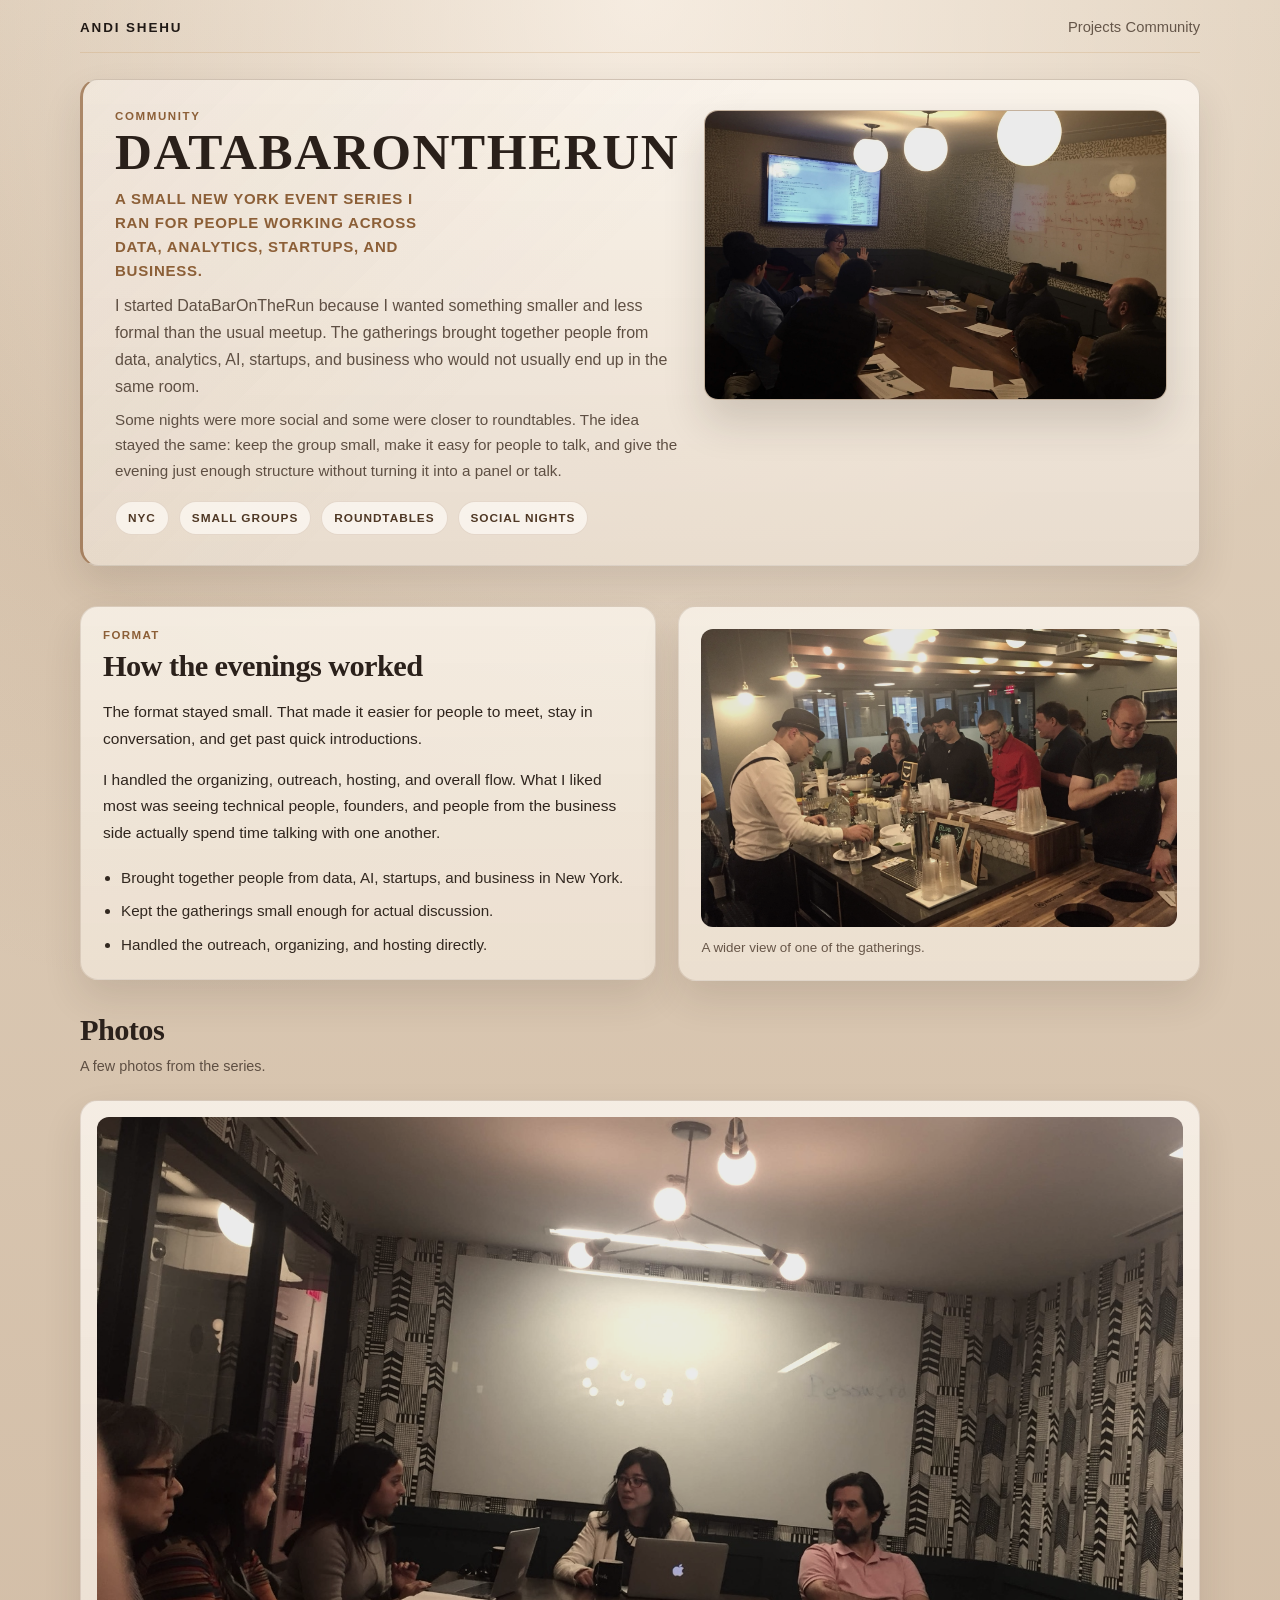
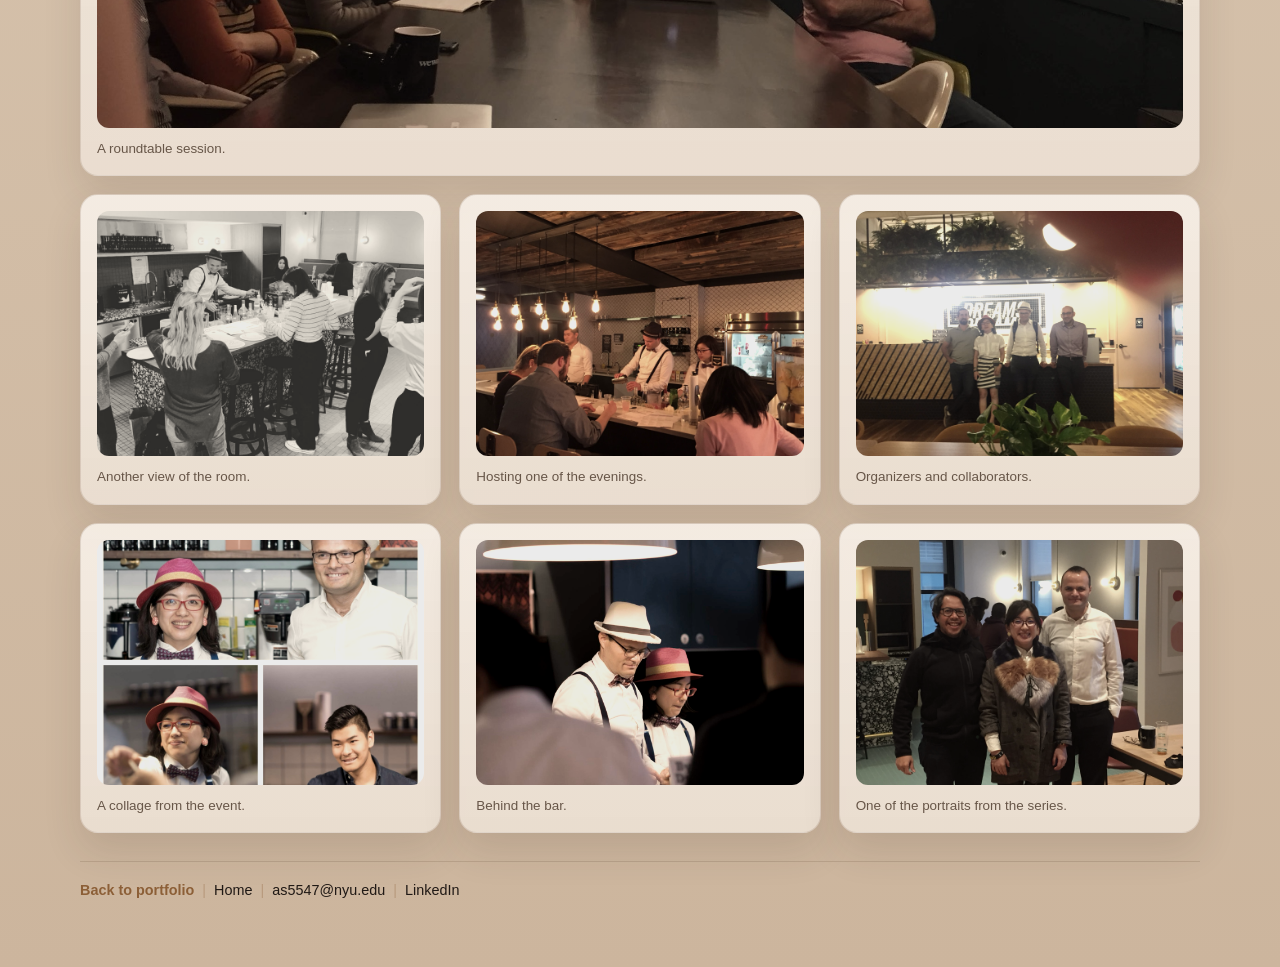
==== databarontherun/index.html @ 50d8e596 "Refine DataBarOnTheRun text" ====
<!DOCTYPE html>
<html lang="en">
  <head>
    <meta charset="UTF-8" />
    <meta name="viewport" content="width=device-width, initial-scale=1.0" />
    <title>DataBarOnTheRun | Andi Shehu</title>
    <meta
      name="description"
      content="Photos and notes from DataBarOnTheRun, a small New York event series organized by Andi Shehu for people working across data, analytics, AI, startups, and business."
    />
    <link
      rel="canonical"
      href="https://nyu-rts.github.io/andi-shehu-portfolio/databarontherun/"
    />
    <meta property="og:type" content="article" />
    <meta property="og:site_name" content="Andi Shehu" />
    <meta property="og:title" content="DataBarOnTheRun | Andi Shehu" />
    <meta
      property="og:description"
      content="A small New York event series organized by Andi Shehu for people working across data, analytics, AI, startups, and business."
    />
    <meta
      property="og:url"
      content="https://nyu-rts.github.io/andi-shehu-portfolio/databarontherun/"
    />
    <meta
      property="og:image"
      content="https://nyu-rts.github.io/andi-shehu-portfolio/databarontherun/images/databarontherun-roundtable-session.jpg"
    />
    <meta
      property="og:image:alt"
      content="Roundtable discussion from a DataBarOnTheRun community session in NYC"
    />
    <meta name="twitter:card" content="summary_large_image" />
    <meta name="twitter:title" content="DataBarOnTheRun | Andi Shehu" />
    <meta
      name="twitter:description"
      content="Photos and notes from a small New York event series for people working across data, analytics, AI, startups, and business."
    />
    <meta
      name="twitter:image"
      content="https://nyu-rts.github.io/andi-shehu-portfolio/databarontherun/images/databarontherun-roundtable-session.jpg"
    />
    <meta name="theme-color" content="#57068c" />
    <link rel="stylesheet" href="../styles.css" />
    <link rel="stylesheet" href="./styles.css" />
  </head>
  <body>
    <div class="page-shell">
      <header class="site-header">
        <a class="brand" href="../index.html">Andi Shehu</a>
        <nav class="site-nav" aria-label="Primary">
          <a href="../index.html#projects">Projects</a>
          <a href="../index.html#community">Community</a>
        </nav>
      </header>

      <main id="top" class="story-page">
        <section class="intro story-intro">
          <div class="story-hero">
            <div class="story-copy">
              <p class="intro-kicker">Community</p>
              <h1 class="story-title">DataBarOnTheRun</h1>
              <p class="story-deck">
                A small New York event series I ran for people working across
                data, analytics, startups, and business.
              </p>
              <p class="hero-text">
                I started DataBarOnTheRun because I wanted something smaller
                and less formal than the usual meetup. The gatherings brought
                together people from data, analytics, AI, startups, and
                business who would not usually end up in the same room.
              </p>
              <p class="hero-note">
                Some nights were more social and some were closer to
                roundtables. The idea stayed the same: keep the group small,
                make it easy for people to talk, and give the evening just
                enough structure without turning it into a panel or talk.
              </p>
              <div class="story-pill-row" aria-label="Highlights">
                <span class="story-pill">NYC</span>
                <span class="story-pill">Small groups</span>
                <span class="story-pill">Roundtables</span>
                <span class="story-pill">Social nights</span>
              </div>
            </div>

            <figure class="story-hero-media">
              <img
                src="./images/databarontherun-roundtable-session.jpg"
                alt="Roundtable session from DataBarOnTheRun in NYC"
              />
            </figure>
          </div>
        </section>

        <section class="section story-section">
          <div class="story-grid">
            <article class="story-panel story-panel-copy">
              <p class="story-panel-label">Format</p>
              <h2 class="section-title">How the evenings worked</h2>
              <p class="story-paragraph">
                The format stayed small. That made it easier for people to meet,
                stay in conversation, and get past quick introductions.
              </p>
              <p class="story-paragraph">
                I handled the organizing, outreach, hosting, and overall flow.
                What I liked most was seeing technical people, founders, and
                people from the business side actually spend time talking with
                one another.
              </p>
              <ul class="story-list">
                <li>Brought together people from data, AI, startups, and business in New York.</li>
                <li>Kept the gatherings small enough for actual discussion.</li>
                <li>Handled the outreach, organizing, and hosting directly.</li>
              </ul>
            </article>

            <figure class="story-panel story-panel-photo">
              <img
                src="./images/databarontherun-community-mixer.jpg"
                alt="DataBarOnTheRun community mixer with attendees gathered around the event space in NYC"
              />
              <figcaption>
                A wider view of one of the gatherings.
              </figcaption>
            </figure>
          </div>
        </section>

        <section class="section story-section">
          <div class="section-heading">
            <h2 class="section-title">Photos</h2>
            <p class="section-note">
              A few photos from the series.
            </p>
          </div>

          <div class="story-gallery">
            <figure class="story-gallery-card story-gallery-card-featured">
              <img
                src="./images/databarontherun-group-discussion.jpg"
                alt="Small group discussion in a meeting room during a DataBarOnTheRun event"
              />
              <figcaption>
                A roundtable session.
              </figcaption>
            </figure>

            <figure class="story-gallery-card">
              <img
                src="./images/databarontherun-monochrome-room.jpg"
                alt="Monochrome scene of attendees gathered around a DataBarOnTheRun room"
              />
              <figcaption>
                Another view of the room.
              </figcaption>
            </figure>

            <figure class="story-gallery-card">
              <img
                src="./images/databarontherun-hosting-event.jpg"
                alt="DataBarOnTheRun host facilitating an event with attendees nearby"
              />
              <figcaption>
                Hosting one of the evenings.
              </figcaption>
            </figure>

            <figure class="story-gallery-card">
              <img
                src="./images/databarontherun-organizer-team.jpg"
                alt="Organizers and collaborators gathered at a DataBarOnTheRun venue"
              />
              <figcaption>
                Organizers and collaborators.
              </figcaption>
            </figure>

            <figure class="story-gallery-card">
              <img
                src="./images/databarontherun-collage.jpg"
                alt="Collage of hosts and attendees from DataBarOnTheRun"
              />
              <figcaption>
                A collage from the event.
              </figcaption>
            </figure>

            <figure class="story-gallery-card">
              <img
                src="./images/databarontherun-host-in-action.jpg"
                alt="Host in action during a DataBarOnTheRun session"
              />
              <figcaption>
                Behind the bar.
              </figcaption>
            </figure>

            <figure class="story-gallery-card">
              <img
                src="./images/databarontherun-community-portrait.jpg"
                alt="Community portrait from a DataBarOnTheRun event"
              />
              <figcaption>
                One of the portraits from the series.
              </figcaption>
            </figure>
          </div>
        </section>

        <footer class="site-footer">
          <p class="footer-line">
            <span class="footer-label">Back to portfolio</span>
            <span class="contact-separator">|</span>
            <a href="../index.html">Home</a>
            <span class="contact-separator">|</span>
            <a href="mailto:as5547@nyu.edu">as5547@nyu.edu</a>
            <span class="contact-separator">|</span>
            <a href="https://www.linkedin.com/in/andi-shehu/" target="_blank" rel="noreferrer"
              >LinkedIn</a
            >
          </p>
        </footer>
      </main>
    </div>
  </body>
</html>
---- styles.css ----
:root {
  --bg: #e8e0d9;
  --surface: #f7f2ec;
  --surface-soft: #ece2da;
  --text: #221d24;
  --muted: #514a56;
  --line: #cbbfcb;
  --accent: #43106d;
  --accent-soft: #e7dbf2;
  --accent-wash: #f1e9f8;
  --shadow-soft: 0 1px 0 rgba(22, 16, 28, 0.05);
  --radius-lg: 18px;
  --radius-md: 14px;
  --space-1: 6px;
  --space-2: 10px;
  --space-3: 14px;
  --space-4: 18px;
  --space-5: 24px;
  --space-6: 32px;
  --content-width: 1120px;
}

* {
  box-sizing: border-box;
}

html {
  scroll-behavior: smooth;
}

body {
  margin: 0;
  min-height: 100vh;
  color: var(--text);
  background: linear-gradient(180deg, #ebe3dc 0%, var(--bg) 100%);
  font-family: "Avenir Next", "Helvetica Neue", "Segoe UI", sans-serif;
}

a {
  color: inherit;
}

.page-shell {
  width: min(calc(100% - 48px), var(--content-width));
  margin: 0 auto 64px;
}

.site-header {
  display: flex;
  align-items: center;
  justify-content: space-between;
  gap: 16px;
  padding: 18px 0 16px;
  border-bottom: 1px solid var(--line);
}

.brand,
.site-nav a,
.button,
.project-url {
  text-decoration: none;
}

.brand {
  font-size: 0.84rem;
  font-weight: 700;
  letter-spacing: 0.14em;
  text-transform: uppercase;
}

.site-nav a {
  color: var(--muted);
  font-size: 0.92rem;
}

.intro {
  padding: 26px 0 22px;
}

.intro-layout {
  display: grid;
  grid-template-columns: minmax(0, 1fr) auto;
  gap: 36px;
  align-items: start;
  padding: 28px 30px;
  background: linear-gradient(180deg, rgba(255, 255, 255, 0.68), var(--surface-soft));
  border: 1px solid var(--line);
  border-left: 3px solid rgba(67, 16, 109, 0.78);
  border-radius: var(--radius-lg);
  box-shadow: var(--shadow-soft);
}

.hero-copy {
  display: grid;
  max-width: none;
  gap: 0;
}

.intro-media {
  margin: 0;
}

.headshot {
  display: block;
  width: 168px;
  height: auto;
  border-radius: 0;
  border: 1px solid var(--line);
  background: transparent;
}

.intro-kicker {
  margin: 0 0 var(--space-1);
  color: var(--accent);
  font-size: 0.72rem;
  font-weight: 700;
  letter-spacing: 0.14em;
  text-transform: uppercase;
}

h1,
h2,
h3,
h4 {
  margin: 0;
  font-family: "Iowan Old Style", Georgia, "Times New Roman", serif;
  font-weight: 700;
  letter-spacing: -0.02em;
}

.page-name {
  color: var(--text);
  font-family: "Avenir Next", "Helvetica Neue", "Segoe UI", sans-serif;
  font-size: 0.98rem;
  font-weight: 600;
  letter-spacing: 0;
  line-height: 1.45;
  max-width: 92ch;
}

h2 {
  max-width: none;
  font-size: clamp(1.58rem, 2.2vw, 1.92rem);
  line-height: 1.15;
}

h3 {
  font-size: 1.32rem;
  line-height: 1.14;
}

h4 {
  font-size: 1.22rem;
  line-height: 1.22;
}

.hero-text,
.hero-note,
.project-summary,
.project-note,
.site-footer p,
.project-type {
  color: var(--muted);
  line-height: 1.68;
}

.hero-text {
  max-width: 68ch;
  margin: var(--space-2) 0 0;
  color: var(--text);
  font-size: 1rem;
}

.hero-note {
  max-width: 74ch;
  margin: var(--space-1) 0 0;
  font-size: 0.95rem;
}

.hero-note a,
.contact-line a {
  color: var(--accent);
  text-decoration: none;
}

.hero-note a:hover,
.contact-line a:hover {
  color: var(--text);
  text-decoration: underline;
  text-underline-offset: 0.18em;
}

.hero-note-extended {
  max-width: 78ch;
}

.contact-block {
  display: grid;
  gap: 4px;
  margin-top: var(--space-3);
  padding-top: var(--space-3);
  border-top: 1px solid var(--line);
}

.contact-label {
  margin: 0;
  color: var(--accent);
  font-size: 0.72rem;
  font-weight: 700;
  letter-spacing: 0.1em;
  text-transform: uppercase;
}

.contact-line {
  display: flex;
  flex-wrap: wrap;
  gap: 8px;
  align-items: center;
  margin: 0;
  color: var(--muted);
  font-size: 0.92rem;
  line-height: 1.6;
}

.contact-separator {
  color: var(--line);
}

.hero-actions {
  display: flex;
  flex-wrap: wrap;
  gap: var(--space-2);
  margin-top: var(--space-3);
}

.button {
  display: inline-flex;
  align-items: center;
  justify-content: center;
  min-height: 42px;
  padding: 0 16px;
  border: 1px solid var(--line);
  background: transparent;
  font-size: 0.92rem;
  font-weight: 600;
  transition: background-color 120ms ease, color 120ms ease, border-color 120ms ease;
}

.button-primary {
  color: #ffffff;
  background: var(--text);
  border-color: var(--text);
}

.button-secondary {
  background: transparent;
}

.button:hover {
  border-color: var(--accent);
}

.button-secondary:hover {
  background: rgba(255, 255, 255, 0.6);
}

.section {
  padding-top: 42px;
}

.section-heading {
  display: grid;
  gap: 6px;
  margin-bottom: 24px;
}

.section-title {
  font-size: clamp(1.5rem, 2.6vw, 1.9rem);
  line-height: 1.18;
}

.section-note {
  margin: 0;
  color: var(--muted);
  font-size: 0.9rem;
  line-height: 1.6;
}

.project-showcase,
.project-list-secondary {
  display: grid;
  gap: 22px;
}

.project-list-secondary {
  margin-top: 22px;
}

.project-card {
  position: relative;
  display: grid;
  gap: 14px;
  padding: 24px;
  min-width: 0;
  overflow: hidden;
  background: var(--surface);
  border: 1px solid var(--line);
  border-radius: var(--radius-lg);
  box-shadow: var(--shadow-soft);
  transition:
    transform 180ms ease,
    border-color 220ms ease,
    box-shadow 220ms ease,
    background-color 220ms ease;
}

.project-card::before {
  content: "";
  position: absolute;
  inset: 0 auto 0 0;
  width: 4px;
  background: linear-gradient(180deg, rgba(67, 16, 109, 0.88), rgba(67, 16, 109, 0.14));
  opacity: 0.18;
  transition: opacity 220ms ease, transform 220ms ease, width 220ms ease;
}

.project-card.is-active {
  background: #faf6fd;
  border-color: rgba(67, 16, 109, 0.26);
  box-shadow:
    0 10px 22px rgba(22, 16, 28, 0.06),
    0 1px 0 rgba(22, 16, 28, 0.05);
}

.project-card.is-active::before {
  opacity: 0.7;
  width: 6px;
}

.project-card.is-active .project-name {
  color: #301740;
}

.project-card.is-active .project-type,
.project-card.is-active .project-url-label {
  color: var(--accent);
}

.project-card.is-active .project-media {
  background: #e6d8f1;
}

.project-card.is-active .project-media img {
  background: linear-gradient(180deg, #f7f1fc, #e2d4ed);
}

.project-card-featured {
  grid-template-columns: 1fr;
}

.project-card-secondary {
  grid-template-columns: 1fr;
}

.project-media {
  display: grid;
  margin: 0;
  order: 2;
  min-width: 0;
  align-items: center;
  justify-items: center;
  background: var(--surface-soft);
  border-radius: var(--radius-md);
  overflow: hidden;
}

.project-media img {
  display: block;
  width: 100%;
  height: auto;
  aspect-ratio: 16 / 9;
  object-fit: contain;
  object-position: center;
  background: linear-gradient(180deg, var(--accent-wash), #e6dced);
}

.project-copy {
  display: grid;
  grid-template-rows: auto 1fr;
  align-content: start;
  gap: 12px;
  min-width: 0;
  padding: 0;
}

.project-card-featured .project-copy {
  padding: 0;
}

.project-meta {
  display: grid;
  gap: 6px;
  min-width: 0;
  align-content: start;
}

.project-meta-line {
  display: flex;
  flex-wrap: wrap;
  gap: 8px 10px;
  align-items: center;
  min-width: 0;
}

.project-type {
  margin: 0;
  color: var(--accent);
  font-size: 0.72rem;
  font-weight: 700;
  letter-spacing: 0.12em;
  text-transform: uppercase;
}

.project-visual-label {
  margin: 0;
  color: var(--muted);
  font-size: 0.68rem;
  font-weight: 600;
  letter-spacing: 0.1em;
  text-transform: uppercase;
}

.project-card-featured .project-name {
  font-size: clamp(1.34rem, 1.7vw, 1.56rem);
  line-height: 1.1;
}

.project-card-secondary .project-name {
  font-size: 1.18rem;
  line-height: 1.14;
}

.project-content {
  display: flex;
  flex-direction: column;
  gap: 0;
  min-width: 0;
  min-height: 0;
  max-width: none;
}

.project-summary {
  margin: 0;
  color: var(--text);
  font-size: 0.97rem;
  line-height: 1.62;
}

.project-card-featured .project-summary {
  font-size: 0.99rem;
}

.project-note {
  margin: 0;
  font-size: 0.94rem;
  max-width: 70ch;
}

.project-team {
  margin-top: auto;
  padding-top: 18px;
}

.project-team-label {
  margin: 0 0 6px;
  color: var(--accent);
  font-size: 0.68rem;
  font-weight: 700;
  letter-spacing: 0.12em;
  text-transform: uppercase;
}

.project-team-list {
  margin: 0;
  color: var(--muted);
  font-size: 0.84rem;
  line-height: 1.62;
}

.project-team-list a {
  color: var(--accent);
  text-decoration: none;
}

.project-team-list a:hover {
  color: var(--text);
  text-decoration: underline;
  text-underline-offset: 0.18em;
}

.project-card-secondary .project-media img {
  aspect-ratio: 16 / 10;
}

.project-card-photo .project-media img {
  object-fit: cover;
  background: #d8cddb;
}

.project-links {
  display: grid;
  gap: 4px;
  min-width: 0;
  order: 3;
  margin-top: 0;
  padding: 6px 0 0;
  background: transparent;
}

.project-url-label {
  margin: 0;
  color: var(--accent);
  font-size: 0.7rem;
  font-weight: 700;
  letter-spacing: 0.12em;
  text-transform: uppercase;
}

.project-url {
  display: block;
  max-width: 100%;
  color: var(--accent);
  font-family: "SFMono-Regular", Menlo, Consolas, monospace;
  font-size: 0.76rem;
  line-height: 1.5;
  overflow-wrap: anywhere;
  word-break: break-word;
  text-decoration: underline;
  text-decoration-thickness: 1px;
  text-decoration-color: rgba(67, 16, 109, 0.34);
  text-underline-offset: 0.18em;
}

.project-url:hover {
  color: var(--text);
}

.project-url-muted {
  color: var(--muted);
  text-decoration: none;
}

.project-type,
.project-visual-label,
.project-name,
.project-summary,
.project-note,
.project-team-list,
.project-team-label {
  overflow-wrap: anywhere;
}

.closing-note {
  margin-top: 30px;
  padding: 18px 20px;
  background: linear-gradient(180deg, rgba(241, 233, 248, 0.9), rgba(241, 233, 248, 0.55));
  border: 1px solid rgba(67, 16, 109, 0.14);
  border-left: 3px solid rgba(67, 16, 109, 0.72);
  border-radius: var(--radius-md);
}

.closing-line {
  margin: 0;
  color: #362f3d;
  font-size: 0.95rem;
  line-height: 1.6;
  max-width: 60ch;
}

.site-footer {
  margin-top: 28px;
  padding-top: 16px;
  border-top: 1px solid var(--line);
}

.footer-line {
  display: flex;
  flex-wrap: wrap;
  gap: 8px;
  align-items: center;
  margin: 0;
  color: var(--muted);
  font-size: 0.9rem;
  line-height: 1.6;
}

.footer-line a {
  text-decoration: none;
}

.footer-line a:hover {
  color: var(--accent);
  text-decoration: underline;
  text-underline-offset: 0.18em;
}

.footer-label {
  color: var(--text);
  font-weight: 600;
}

@media (prefers-reduced-motion: reduce) {
  .project-card,
  .project-card::before {
    transition: none;
  }
}

@media (min-width: 900px) {
  .project-card {
    grid-template-columns: minmax(0, 1.08fr) minmax(320px, 0.92fr);
    grid-template-areas:
      "copy media"
      "copy links";
    gap: 18px 24px;
    padding: 24px 26px;
    align-items: start;
  }

  .project-copy {
    grid-area: copy;
    max-width: 60ch;
  }

  .project-media {
    grid-area: media;
    order: unset;
  }

  .project-media img {
    max-height: 320px;
  }

  .project-card-secondary .project-media img {
    max-height: 280px;
  }

  .project-card-photo .project-media img {
    max-height: 320px;
  }

  .project-links {
    grid-area: links;
    order: unset;
    align-content: start;
    padding-top: 10px;
    border-top: 1px solid rgba(67, 16, 109, 0.12);
  }

  .project-card.is-active {
    transform: translateY(-4px);
    background: #fbf7ff;
    border-color: rgba(67, 16, 109, 0.42);
    box-shadow:
      0 22px 52px rgba(22, 16, 28, 0.14),
      0 1px 0 rgba(22, 16, 28, 0.05);
  }

  .project-card.is-active::before {
    opacity: 1;
    width: 7px;
  }

  .project-card.is-active .project-name {
    color: var(--accent);
  }

  .project-card.is-active .project-summary {
    color: #241c2a;
  }

  .project-card.is-active .project-links {
    transform: translateX(2px);
  }
}

@media (max-width: 760px) {
  .intro-layout {
    grid-template-columns: 1fr;
    gap: 18px;
    padding: 22px 20px;
  }

  .headshot {
    width: 138px;
  }

  .project-card-featured,
  .project-card-secondary {
    grid-template-columns: 1fr;
  }

  .project-card {
    padding: 20px;
  }

  .project-card.is-active {
    transform: none;
    background: #f8f3fb;
    box-shadow:
      0 8px 18px rgba(22, 16, 28, 0.05),
      0 1px 0 rgba(22, 16, 28, 0.05);
  }

  .project-card.is-active::before {
    opacity: 0.56;
  }

  .project-copy {
    padding: 0;
  }

  .project-links {
    padding-top: 6px;
  }
}

@media (max-width: 640px) {
  .page-shell {
    width: min(calc(100% - 24px), var(--content-width));
  }

  .site-header {
    flex-direction: column;
    align-items: flex-start;
  }

  .intro {
    padding: 18px 0 16px;
  }

  .hero-actions {
    flex-direction: column;
    align-items: stretch;
  }

  .project-meta-line {
    gap: 6px 8px;
  }

  .closing-note {
    padding: 16px 18px;
  }

  .closing-line {
    font-size: 0.93rem;
  }
}
---- databarontherun/styles.css ----
:root {
  --bg: #d5c4b0;
  --surface: rgba(245, 237, 226, 0.9);
  --surface-soft: rgba(232, 219, 204, 0.88);
  --text: #201915;
  --muted: #655649;
  --line: rgba(98, 74, 52, 0.18);
  --accent: #8c5f37;
  --accent-soft: rgba(140, 95, 55, 0.14);
  --accent-wash: rgba(140, 95, 55, 0.05);
  --shadow-soft: 0 18px 38px rgba(49, 34, 22, 0.12);
}

body {
  color: var(--text);
  background:
    radial-gradient(circle at top, rgba(255, 248, 240, 0.72), transparent 30%),
    radial-gradient(circle at 18% 12%, rgba(140, 95, 55, 0.12), transparent 28%),
    linear-gradient(180deg, #e0d0bc 0%, #ccb59d 100%);
}

.page-shell {
  position: relative;
}

.page-shell::before {
  content: "";
  position: fixed;
  inset: 0;
  pointer-events: none;
  opacity: 0.1;
  background:
    linear-gradient(transparent, rgba(255, 255, 255, 0.02)),
    repeating-linear-gradient(
      0deg,
      rgba(70, 48, 30, 0.03) 0,
      rgba(70, 48, 30, 0.03) 1px,
      transparent 1px,
      transparent 4px
    );
  mix-blend-mode: soft-light;
}

.site-header {
  border-bottom-color: rgba(192, 141, 80, 0.22);
}

.brand,
.site-nav a,
.footer-line a {
  color: var(--text);
}

.site-nav a {
  color: var(--muted);
}

.site-nav a:hover,
.footer-line a:hover {
  color: var(--accent);
}

.story-page {
  display: grid;
  gap: 0;
}

.story-intro {
  padding-bottom: 8px;
}

.story-hero {
  display: grid;
  gap: 22px;
  padding: 30px 32px;
  background:
    linear-gradient(135deg, rgba(140, 95, 55, 0.08), transparent 44%),
    linear-gradient(180deg, rgba(250, 244, 236, 0.9), rgba(233, 221, 207, 0.94));
  border: 1px solid rgba(98, 74, 52, 0.18);
  border-left: 3px solid rgba(140, 95, 55, 0.72);
  border-radius: var(--radius-lg);
  box-shadow: var(--shadow-soft);
}

.story-copy {
  display: grid;
  gap: 0;
}

.story-title {
  margin: 0;
  color: #2a201a;
  font-family: "Iowan Old Style", Georgia, "Times New Roman", serif;
  font-size: clamp(2.4rem, 4vw, 3.9rem);
  line-height: 0.92;
  text-transform: uppercase;
  letter-spacing: 0.03em;
}

.story-deck {
  margin: 12px 0 0;
  max-width: 38ch;
  color: var(--accent);
  font-size: 0.94rem;
  font-weight: 700;
  line-height: 1.6;
  letter-spacing: 0.05em;
  text-transform: uppercase;
}

.story-pill-row {
  display: flex;
  flex-wrap: wrap;
  gap: 10px;
  margin-top: 18px;
}

.story-pill {
  display: inline-flex;
  align-items: center;
  min-height: 34px;
  padding: 0 12px;
  color: #4f3825;
  background: rgba(255, 252, 248, 0.68);
  border: 1px solid rgba(140, 95, 55, 0.18);
  border-radius: 999px;
  font-size: 0.74rem;
  font-weight: 700;
  letter-spacing: 0.08em;
  text-transform: uppercase;
}

.story-hero-media {
  margin: 0;
  overflow: hidden;
  border-radius: var(--radius-md);
  border: 1px solid rgba(98, 74, 52, 0.16);
  background: #d6c4b2;
  box-shadow: 0 22px 42px rgba(46, 31, 18, 0.16);
}

.story-hero-media img {
  display: block;
  width: 100%;
  height: auto;
  aspect-ratio: 16 / 10;
  object-fit: cover;
  filter: grayscale(0.12) sepia(0.16) contrast(1.02) brightness(0.92);
}

.story-section {
  padding-top: 32px;
}

.story-grid {
  display: grid;
  gap: 22px;
}

.story-panel {
  margin: 0;
  padding: 22px;
  background:
    linear-gradient(180deg, rgba(247, 240, 230, 0.9), rgba(236, 224, 209, 0.94));
  border: 1px solid rgba(98, 74, 52, 0.14);
  border-radius: var(--radius-lg);
  box-shadow: var(--shadow-soft);
}

.story-panel-label {
  margin: 0 0 8px;
  color: var(--accent);
  font-size: 0.72rem;
  font-weight: 700;
  letter-spacing: 0.12em;
  text-transform: uppercase;
}

.story-paragraph {
  margin: 14px 0 0;
  color: #2f251e;
  font-size: 0.97rem;
  line-height: 1.72;
  max-width: 70ch;
}

.story-list {
  margin: 18px 0 0;
  padding-left: 18px;
  color: #322820;
  font-size: 0.95rem;
  line-height: 1.68;
}

.story-list li + li {
  margin-top: 8px;
}

.story-panel-photo img {
  display: block;
  width: 100%;
  height: auto;
  aspect-ratio: 16 / 10;
  object-fit: cover;
  border-radius: calc(var(--radius-md) - 2px);
  filter: grayscale(0.16) sepia(0.16) contrast(1.03) brightness(0.9);
}

.story-panel-photo figcaption,
.story-gallery-card figcaption {
  margin-top: 10px;
  color: #675648;
  font-size: 0.84rem;
  line-height: 1.58;
}

.story-gallery {
  display: grid;
  gap: 18px;
}

.story-gallery-card {
  margin: 0;
  padding: 16px;
  background:
    linear-gradient(180deg, rgba(248, 241, 233, 0.9), rgba(235, 223, 210, 0.94));
  border: 1px solid rgba(98, 74, 52, 0.14);
  border-radius: var(--radius-lg);
  box-shadow: var(--shadow-soft);
  transition: transform 180ms ease, border-color 180ms ease, box-shadow 180ms ease;
}

.story-gallery-card img {
  display: block;
  width: 100%;
  height: auto;
  aspect-ratio: 4 / 3;
  object-fit: cover;
  border-radius: calc(var(--radius-md) - 2px);
  filter: grayscale(0.18) sepia(0.18) contrast(1.04) brightness(0.92);
}

.story-gallery-card:hover {
  transform: translateY(-3px);
  border-color: rgba(140, 95, 55, 0.22);
  box-shadow: 0 20px 40px rgba(49, 34, 22, 0.16);
}

.intro-kicker,
.story-panel-label,
.project-url-label,
.footer-label {
  color: var(--accent);
}

.hero-text,
.hero-note,
.section-note,
.footer-line {
  color: #5e4f43;
}

.section-heading {
  margin-bottom: 22px;
}

.section-title {
  color: #2b211b;
}

.contact-separator {
  color: rgba(140, 95, 55, 0.32);
}

@media (min-width: 920px) {
  .story-hero {
    grid-template-columns: minmax(0, 1.1fr) minmax(320px, 0.9fr);
    align-items: start;
  }

  .story-grid {
    grid-template-columns: minmax(0, 1.05fr) minmax(320px, 0.95fr);
    align-items: start;
  }

  .story-gallery {
    grid-template-columns: repeat(3, minmax(0, 1fr));
  }

  .story-gallery-card-featured {
    grid-column: span 3;
  }

  .story-gallery-card-featured img {
    aspect-ratio: 16 / 9;
  }
}

@media (max-width: 760px) {
  .story-hero {
    padding: 22px 20px;
  }

  .story-title {
    font-size: clamp(1.9rem, 9vw, 2.5rem);
  }

  .story-deck {
    font-size: 0.88rem;
  }

  .story-panel {
    padding: 18px;
  }

  .story-gallery-card {
    padding: 14px;
  }
}
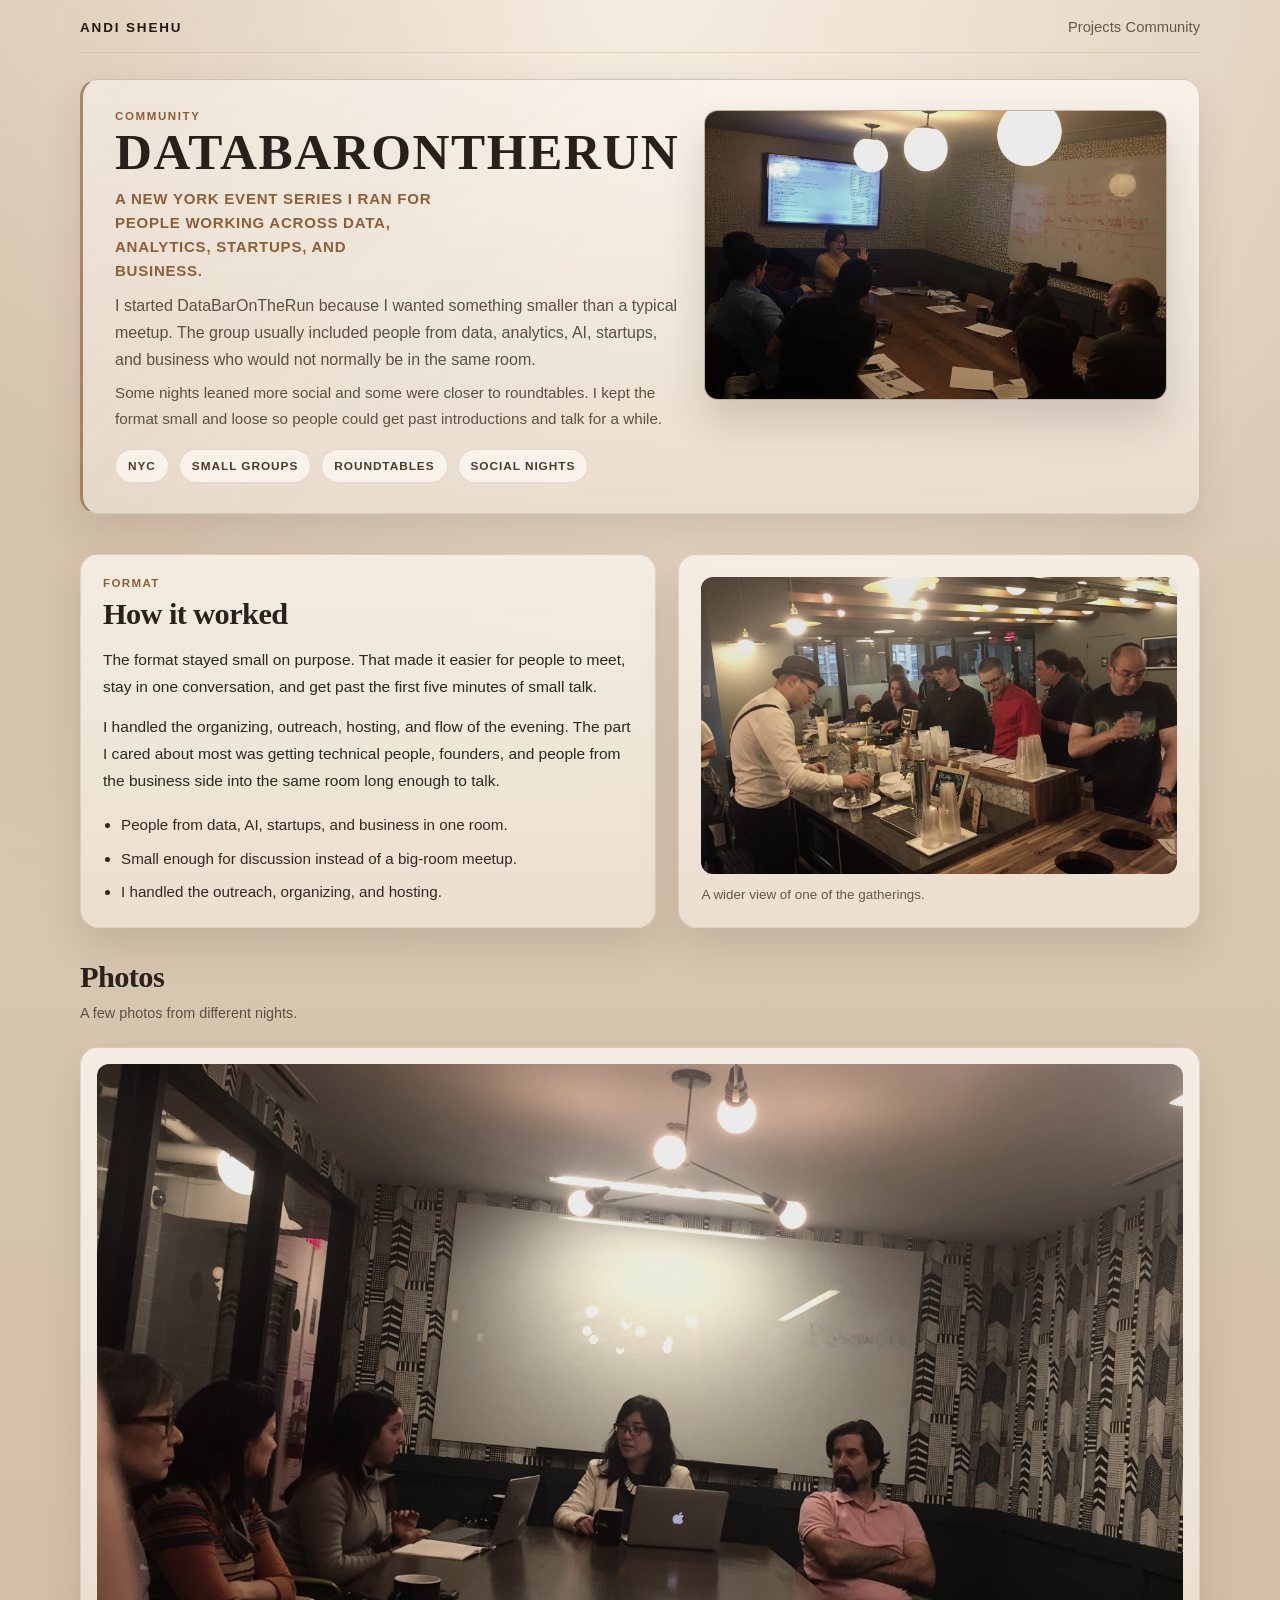
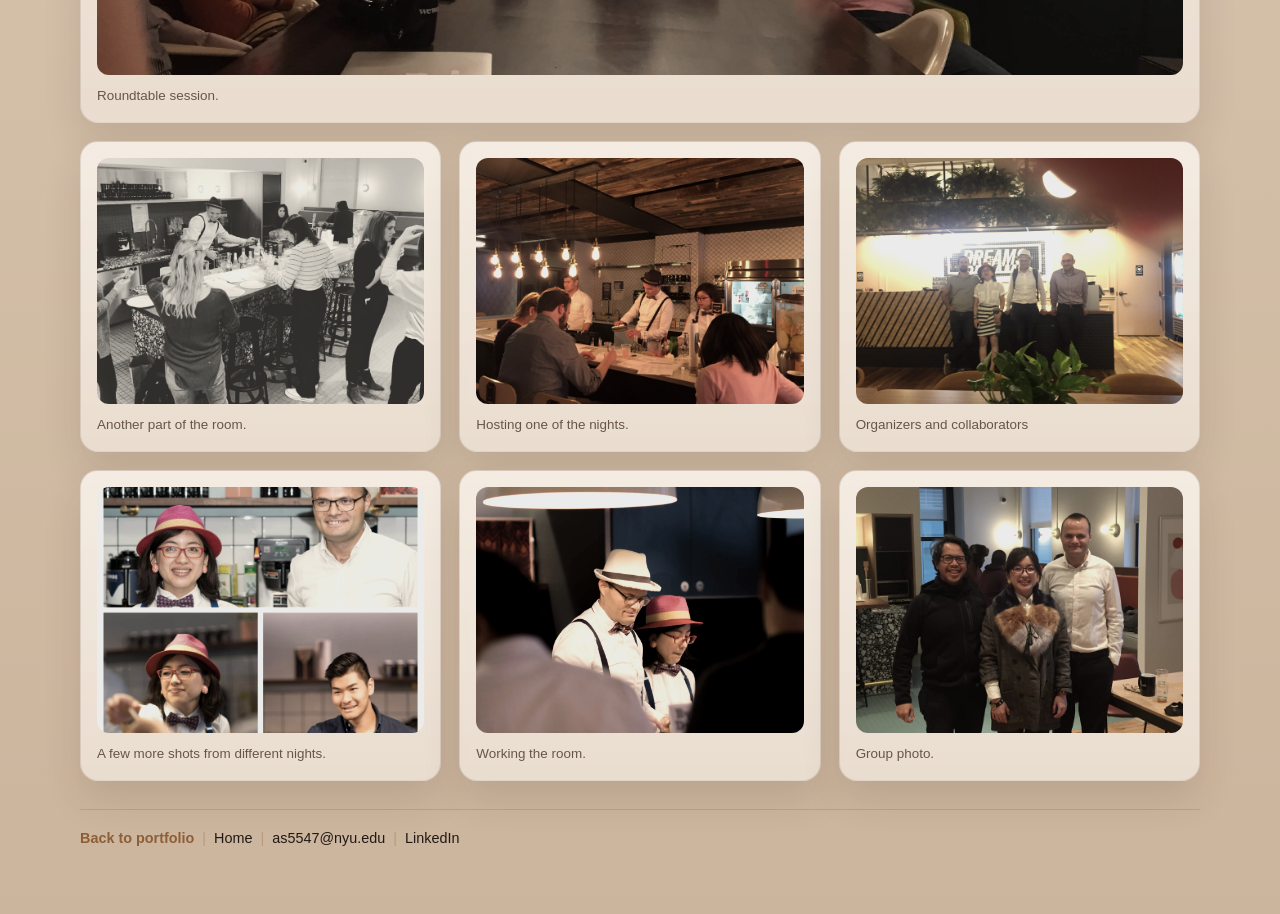
==== commit d258eb5d: "Tighten DataBarOnTheRun copy" ====
--- a/databarontherun/index.html
+++ b/databarontherun/index.html
@@ -6,7 +6,7 @@
     <title>DataBarOnTheRun | Andi Shehu</title>
     <meta
       name="description"
-      content="Photos and notes from DataBarOnTheRun, a small New York event series organized by Andi Shehu for people working across data, analytics, AI, startups, and business."
+      content="Photos from DataBarOnTheRun, a New York event series run by Andi Shehu for people working across data, analytics, AI, startups, and business."
     />
     <link
       rel="canonical"
@@ -17,7 +17,7 @@
     <meta property="og:title" content="DataBarOnTheRun | Andi Shehu" />
     <meta
       property="og:description"
-      content="A small New York event series organized by Andi Shehu for people working across data, analytics, AI, startups, and business."
+      content="A New York event series run by Andi Shehu for people working across data, analytics, AI, startups, and business."
     />
     <meta
       property="og:url"
@@ -35,7 +35,7 @@
     <meta name="twitter:title" content="DataBarOnTheRun | Andi Shehu" />
     <meta
       name="twitter:description"
-      content="Photos and notes from a small New York event series for people working across data, analytics, AI, startups, and business."
+      content="Photos from a New York event series for people working across data, analytics, AI, startups, and business."
     />
     <meta
       name="twitter:image"
@@ -62,20 +62,19 @@
               <p class="intro-kicker">Community</p>
               <h1 class="story-title">DataBarOnTheRun</h1>
               <p class="story-deck">
-                A small New York event series I ran for people working across
+                A New York event series I ran for people working across
                 data, analytics, startups, and business.
               </p>
               <p class="hero-text">
                 I started DataBarOnTheRun because I wanted something smaller
-                and less formal than the usual meetup. The gatherings brought
-                together people from data, analytics, AI, startups, and
-                business who would not usually end up in the same room.
+                than a typical meetup. The group usually included people from
+                data, analytics, AI, startups, and business who would not
+                normally be in the same room.
               </p>
               <p class="hero-note">
-                Some nights were more social and some were closer to
-                roundtables. The idea stayed the same: keep the group small,
-                make it easy for people to talk, and give the evening just
-                enough structure without turning it into a panel or talk.
+                Some nights leaned more social and some were closer to
+                roundtables. I kept the format small and loose so people could
+                get past introductions and talk for a while.
               </p>
               <div class="story-pill-row" aria-label="Highlights">
                 <span class="story-pill">NYC</span>
@@ -98,21 +97,22 @@
           <div class="story-grid">
             <article class="story-panel story-panel-copy">
               <p class="story-panel-label">Format</p>
-              <h2 class="section-title">How the evenings worked</h2>
+              <h2 class="section-title">How it worked</h2>
               <p class="story-paragraph">
-                The format stayed small. That made it easier for people to meet,
-                stay in conversation, and get past quick introductions.
+                The format stayed small on purpose. That made it easier for
+                people to meet, stay in one conversation, and get past the
+                first five minutes of small talk.
               </p>
               <p class="story-paragraph">
-                I handled the organizing, outreach, hosting, and overall flow.
-                What I liked most was seeing technical people, founders, and
-                people from the business side actually spend time talking with
-                one another.
+                I handled the organizing, outreach, hosting, and flow of the
+                evening. The part I cared about most was getting technical
+                people, founders, and people from the business side into the
+                same room long enough to talk.
               </p>
               <ul class="story-list">
-                <li>Brought together people from data, AI, startups, and business in New York.</li>
-                <li>Kept the gatherings small enough for actual discussion.</li>
-                <li>Handled the outreach, organizing, and hosting directly.</li>
+                <li>People from data, AI, startups, and business in one room.</li>
+                <li>Small enough for discussion instead of a big-room meetup.</li>
+                <li>I handled the outreach, organizing, and hosting.</li>
               </ul>
             </article>
 
@@ -132,7 +132,7 @@
           <div class="section-heading">
             <h2 class="section-title">Photos</h2>
             <p class="section-note">
-              A few photos from the series.
+              A few photos from different nights.
             </p>
           </div>
 
@@ -143,7 +143,7 @@
                 alt="Small group discussion in a meeting room during a DataBarOnTheRun event"
               />
               <figcaption>
-                A roundtable session.
+                Roundtable session.
               </figcaption>
             </figure>
 
@@ -153,7 +153,7 @@
                 alt="Monochrome scene of attendees gathered around a DataBarOnTheRun room"
               />
               <figcaption>
-                Another view of the room.
+                Another part of the room.
               </figcaption>
             </figure>
 
@@ -163,7 +163,7 @@
                 alt="DataBarOnTheRun host facilitating an event with attendees nearby"
               />
               <figcaption>
-                Hosting one of the evenings.
+                Hosting one of the nights.
               </figcaption>
             </figure>
 
@@ -173,7 +173,7 @@
                 alt="Organizers and collaborators gathered at a DataBarOnTheRun venue"
               />
               <figcaption>
-                Organizers and collaborators.
+                Organizers and collaborators
               </figcaption>
             </figure>
 
@@ -183,7 +183,7 @@
                 alt="Collage of hosts and attendees from DataBarOnTheRun"
               />
               <figcaption>
-                A collage from the event.
+                A few more shots from different nights.
               </figcaption>
             </figure>
 
@@ -193,7 +193,7 @@
                 alt="Host in action during a DataBarOnTheRun session"
               />
               <figcaption>
-                Behind the bar.
+                Working the room.
               </figcaption>
             </figure>
 
@@ -203,7 +203,7 @@
                 alt="Community portrait from a DataBarOnTheRun event"
               />
               <figcaption>
-                One of the portraits from the series.
+                Group photo.
               </figcaption>
             </figure>
           </div>
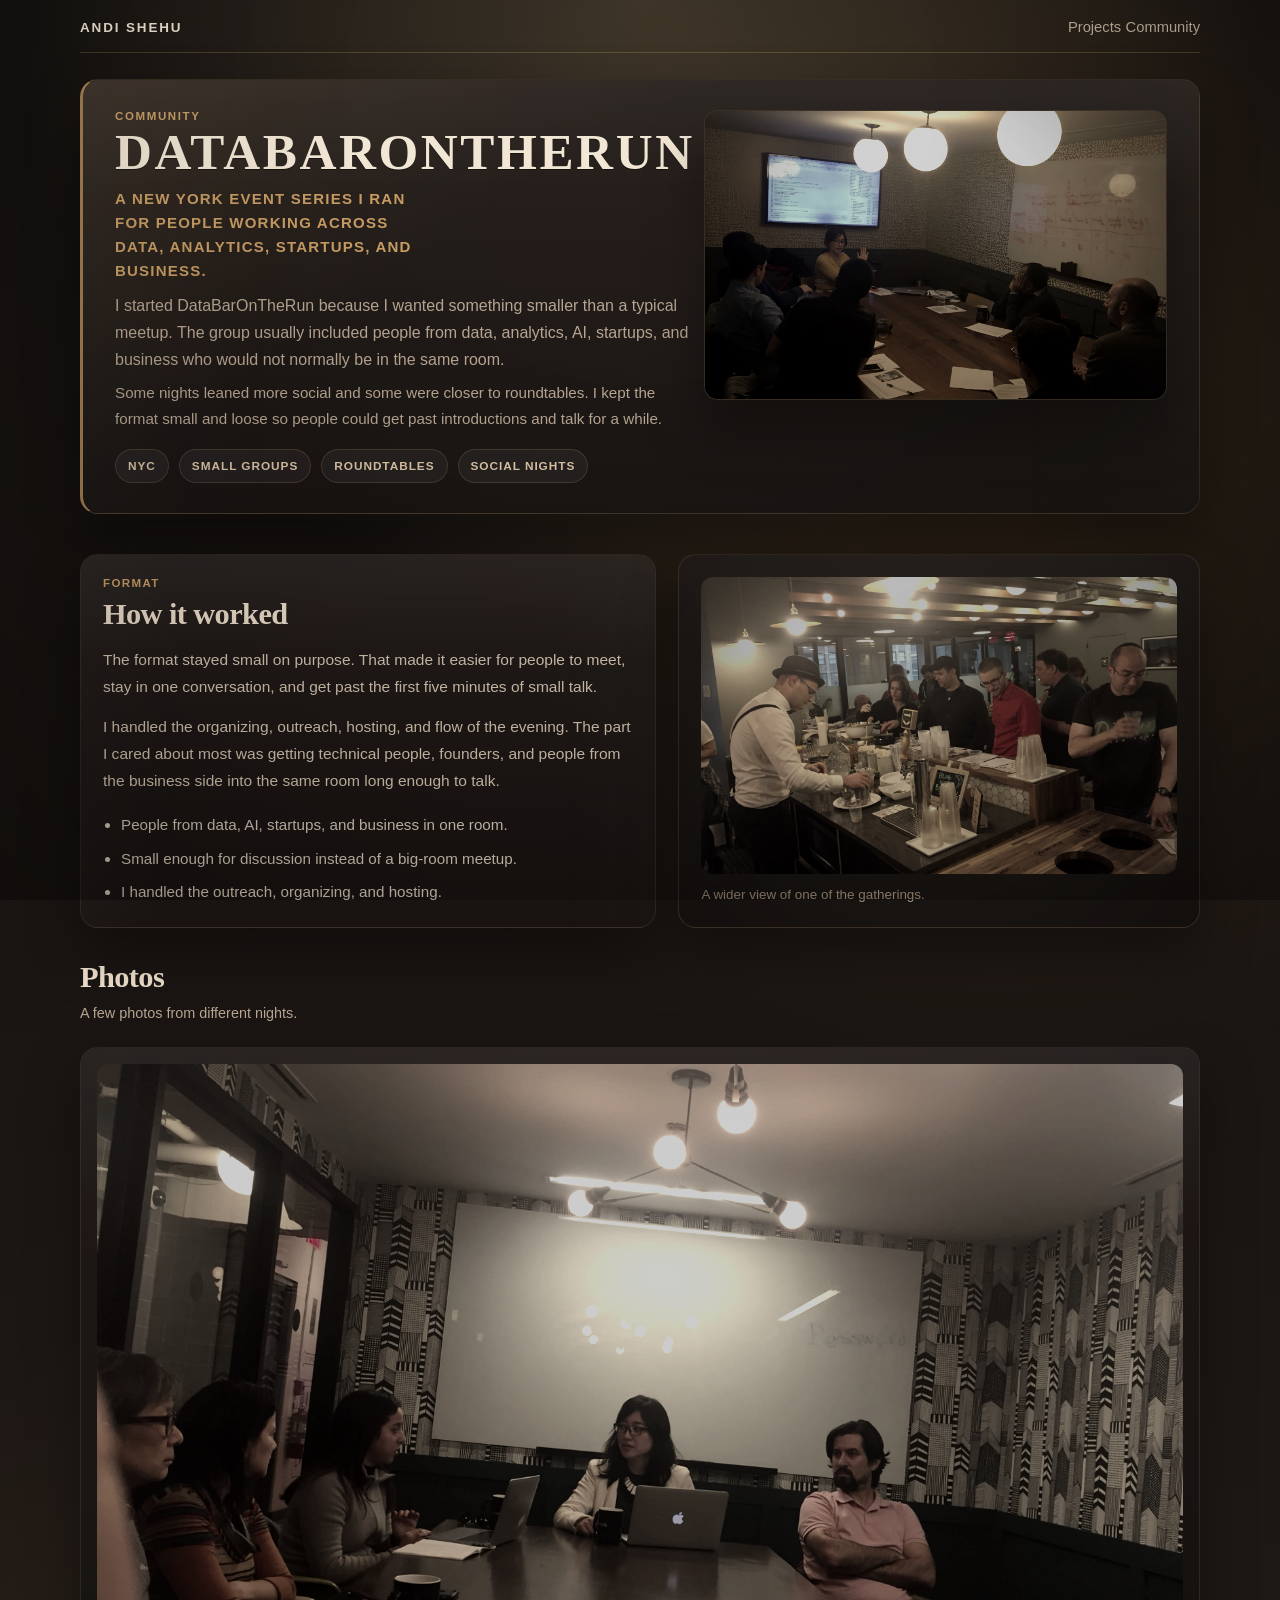
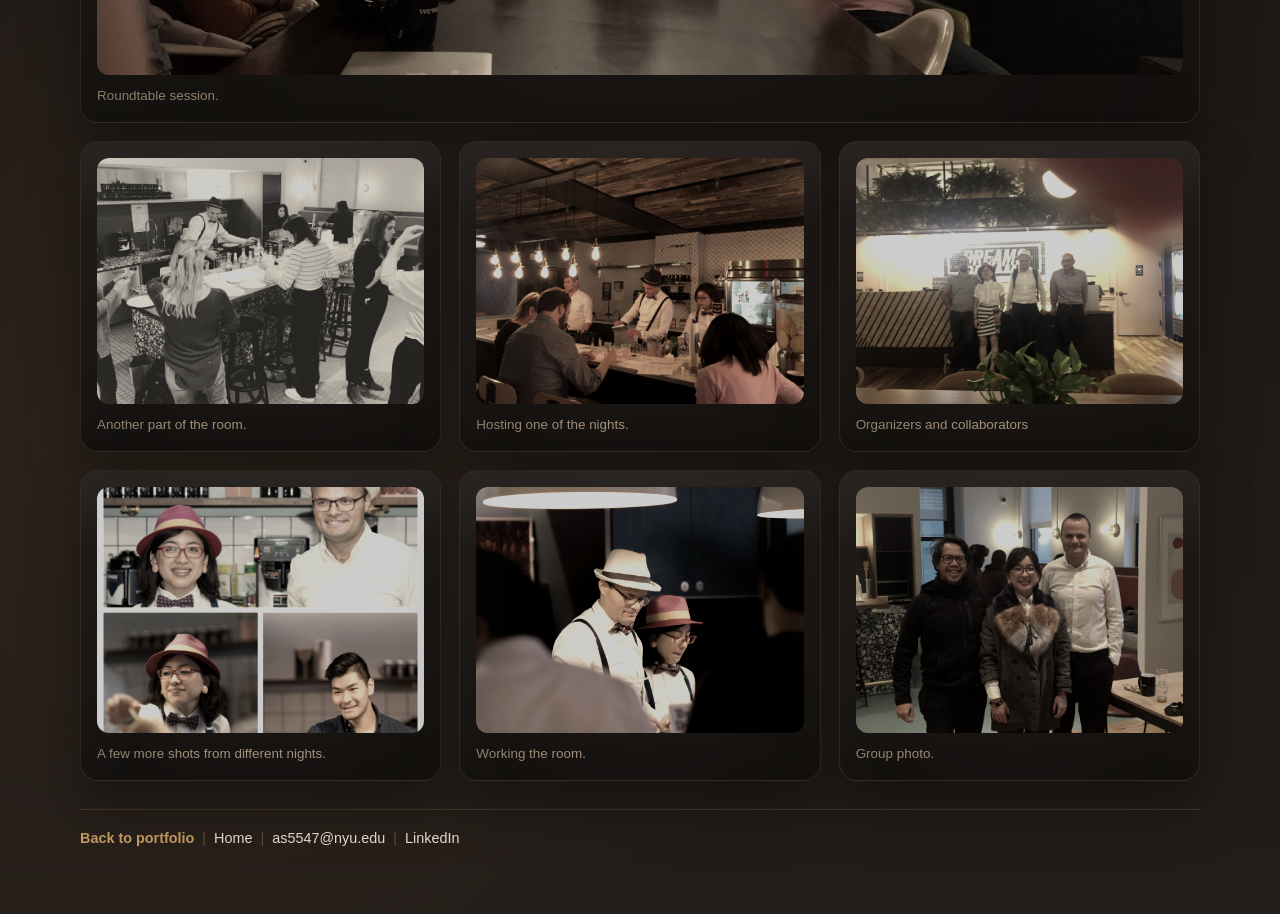
==== commit 5f606dfa: "Make DataBarOnTheRun page more noir" ====
--- a/databarontherun/index.html
+++ b/databarontherun/index.html
@@ -41,7 +41,7 @@
       name="twitter:image"
       content="https://nyu-rts.github.io/andi-shehu-portfolio/databarontherun/images/databarontherun-roundtable-session.jpg"
     />
-    <meta name="theme-color" content="#57068c" />
+    <meta name="theme-color" content="#171311" />
     <link rel="stylesheet" href="../styles.css" />
     <link rel="stylesheet" href="./styles.css" />
   </head>
--- a/databarontherun/styles.css
+++ b/databarontherun/styles.css
@@ -1,22 +1,24 @@
 :root {
-  --bg: #d5c4b0;
-  --surface: rgba(245, 237, 226, 0.9);
-  --surface-soft: rgba(232, 219, 204, 0.88);
-  --text: #201915;
-  --muted: #655649;
-  --line: rgba(98, 74, 52, 0.18);
-  --accent: #8c5f37;
-  --accent-soft: rgba(140, 95, 55, 0.14);
-  --accent-wash: rgba(140, 95, 55, 0.05);
-  --shadow-soft: 0 18px 38px rgba(49, 34, 22, 0.12);
+  --bg: #171311;
+  --surface: rgba(31, 26, 23, 0.92);
+  --surface-soft: rgba(42, 35, 31, 0.9);
+  --text: #eadfcd;
+  --muted: #b9a894;
+  --line: rgba(205, 171, 122, 0.18);
+  --accent: #c79c63;
+  --accent-soft: rgba(199, 156, 99, 0.16);
+  --accent-wash: rgba(199, 156, 99, 0.07);
+  --shadow-soft: 0 26px 54px rgba(0, 0, 0, 0.36);
 }
 
 body {
+  color-scheme: dark;
   color: var(--text);
   background:
-    radial-gradient(circle at top, rgba(255, 248, 240, 0.72), transparent 30%),
-    radial-gradient(circle at 18% 12%, rgba(140, 95, 55, 0.12), transparent 28%),
-    linear-gradient(180deg, #e0d0bc 0%, #ccb59d 100%);
+    radial-gradient(circle at top, rgba(243, 209, 150, 0.18), transparent 24%),
+    radial-gradient(circle at 78% 18%, rgba(128, 88, 45, 0.22), transparent 28%),
+    radial-gradient(circle at 14% 80%, rgba(79, 58, 39, 0.28), transparent 30%),
+    linear-gradient(180deg, #14110f 0%, #1b1613 46%, #231d19 100%);
 }
 
 .page-shell {
@@ -28,27 +30,37 @@
   position: fixed;
   inset: 0;
   pointer-events: none;
-  opacity: 0.1;
+  opacity: 0.22;
   background:
     linear-gradient(transparent, rgba(255, 255, 255, 0.02)),
     repeating-linear-gradient(
       0deg,
-      rgba(70, 48, 30, 0.03) 0,
-      rgba(70, 48, 30, 0.03) 1px,
+      rgba(210, 190, 158, 0.02) 0,
+      rgba(210, 190, 158, 0.02) 1px,
       transparent 1px,
-      transparent 4px
+      transparent 3px
     );
   mix-blend-mode: soft-light;
 }
 
+.page-shell::after {
+  content: "";
+  position: fixed;
+  inset: 0;
+  pointer-events: none;
+  background:
+    radial-gradient(circle at 50% 10%, transparent 0, transparent 28%, rgba(0, 0, 0, 0.16) 72%, rgba(0, 0, 0, 0.36) 100%);
+  opacity: 0.9;
+}
+
 .site-header {
-  border-bottom-color: rgba(192, 141, 80, 0.22);
+  border-bottom-color: rgba(205, 171, 122, 0.24);
 }
 
 .brand,
 .site-nav a,
 .footer-line a {
-  color: var(--text);
+  color: #eadfcd;
 }
 
 .site-nav a {
@@ -70,16 +82,31 @@
 }
 
 .story-hero {
+  position: relative;
   display: grid;
   gap: 22px;
   padding: 30px 32px;
   background:
-    linear-gradient(135deg, rgba(140, 95, 55, 0.08), transparent 44%),
-    linear-gradient(180deg, rgba(250, 244, 236, 0.9), rgba(233, 221, 207, 0.94));
-  border: 1px solid rgba(98, 74, 52, 0.18);
-  border-left: 3px solid rgba(140, 95, 55, 0.72);
+    linear-gradient(145deg, rgba(199, 156, 99, 0.1), transparent 34%),
+    linear-gradient(180deg, rgba(40, 33, 30, 0.96), rgba(25, 21, 19, 0.96));
+  border: 1px solid rgba(205, 171, 122, 0.16);
+  border-left: 3px solid rgba(199, 156, 99, 0.78);
   border-radius: var(--radius-lg);
   box-shadow: var(--shadow-soft);
+  overflow: hidden;
+}
+
+.story-hero::after,
+.story-panel::after,
+.story-gallery-card::after {
+  content: "";
+  position: absolute;
+  inset: 0;
+  pointer-events: none;
+  border-radius: inherit;
+  background:
+    linear-gradient(180deg, rgba(255, 255, 255, 0.035), transparent 28%),
+    linear-gradient(90deg, rgba(255, 255, 255, 0.02), transparent 18%, transparent 82%, rgba(255, 255, 255, 0.01));
 }
 
 .story-copy {
@@ -89,12 +116,13 @@
 
 .story-title {
   margin: 0;
-  color: #2a201a;
-  font-family: "Iowan Old Style", Georgia, "Times New Roman", serif;
+  color: #f2e7d4;
+  font-family: Baskerville, "Iowan Old Style", Georgia, "Times New Roman", serif;
   font-size: clamp(2.4rem, 4vw, 3.9rem);
   line-height: 0.92;
   text-transform: uppercase;
-  letter-spacing: 0.03em;
+  letter-spacing: 0.05em;
+  text-shadow: 0 1px 0 rgba(0, 0, 0, 0.45);
 }
 
 .story-deck {
@@ -104,7 +132,7 @@
   font-size: 0.94rem;
   font-weight: 700;
   line-height: 1.6;
-  letter-spacing: 0.05em;
+  letter-spacing: 0.08em;
   text-transform: uppercase;
 }
 
@@ -120,23 +148,38 @@
   align-items: center;
   min-height: 34px;
   padding: 0 12px;
-  color: #4f3825;
-  background: rgba(255, 252, 248, 0.68);
-  border: 1px solid rgba(140, 95, 55, 0.18);
+  color: #dbc4a7;
+  background: rgba(255, 248, 238, 0.05);
+  border: 1px solid rgba(205, 171, 122, 0.18);
   border-radius: 999px;
   font-size: 0.74rem;
   font-weight: 700;
   letter-spacing: 0.08em;
   text-transform: uppercase;
+  backdrop-filter: blur(8px);
 }
 
 .story-hero-media {
+  position: relative;
   margin: 0;
   overflow: hidden;
   border-radius: var(--radius-md);
-  border: 1px solid rgba(98, 74, 52, 0.16);
-  background: #d6c4b2;
-  box-shadow: 0 22px 42px rgba(46, 31, 18, 0.16);
+  border: 1px solid rgba(205, 171, 122, 0.14);
+  background: #1e1815;
+  box-shadow: 0 30px 56px rgba(0, 0, 0, 0.34);
+}
+
+.story-hero-media::after,
+.story-panel-photo::after,
+.story-gallery-card::before {
+  content: "";
+  position: absolute;
+  inset: 0;
+  pointer-events: none;
+  border-radius: inherit;
+  background:
+    linear-gradient(180deg, rgba(255, 255, 255, 0.02), transparent 24%),
+    radial-gradient(circle at center, transparent 50%, rgba(0, 0, 0, 0.22) 100%);
 }
 
 .story-hero-media img {
@@ -145,7 +188,7 @@
   height: auto;
   aspect-ratio: 16 / 10;
   object-fit: cover;
-  filter: grayscale(0.12) sepia(0.16) contrast(1.02) brightness(0.92);
+  filter: grayscale(0.38) sepia(0.24) contrast(1.08) brightness(0.82);
 }
 
 .story-section {
@@ -158,13 +201,15 @@
 }
 
 .story-panel {
+  position: relative;
   margin: 0;
   padding: 22px;
   background:
-    linear-gradient(180deg, rgba(247, 240, 230, 0.9), rgba(236, 224, 209, 0.94));
-  border: 1px solid rgba(98, 74, 52, 0.14);
+    linear-gradient(180deg, rgba(37, 31, 28, 0.96), rgba(24, 20, 18, 0.96));
+  border: 1px solid rgba(205, 171, 122, 0.13);
   border-radius: var(--radius-lg);
   box-shadow: var(--shadow-soft);
+  overflow: hidden;
 }
 
 .story-panel-label {
@@ -178,7 +223,7 @@
 
 .story-paragraph {
   margin: 14px 0 0;
-  color: #2f251e;
+  color: #d8c7b3;
   font-size: 0.97rem;
   line-height: 1.72;
   max-width: 70ch;
@@ -187,7 +232,7 @@
 .story-list {
   margin: 18px 0 0;
   padding-left: 18px;
-  color: #322820;
+  color: #dbcdbd;
   font-size: 0.95rem;
   line-height: 1.68;
 }
@@ -203,13 +248,13 @@
   aspect-ratio: 16 / 10;
   object-fit: cover;
   border-radius: calc(var(--radius-md) - 2px);
-  filter: grayscale(0.16) sepia(0.16) contrast(1.03) brightness(0.9);
+  filter: grayscale(0.42) sepia(0.22) contrast(1.08) brightness(0.8);
 }
 
 .story-panel-photo figcaption,
 .story-gallery-card figcaption {
   margin-top: 10px;
-  color: #675648;
+  color: #a99681;
   font-size: 0.84rem;
   line-height: 1.58;
 }
@@ -220,14 +265,16 @@
 }
 
 .story-gallery-card {
+  position: relative;
   margin: 0;
   padding: 16px;
   background:
-    linear-gradient(180deg, rgba(248, 241, 233, 0.9), rgba(235, 223, 210, 0.94));
-  border: 1px solid rgba(98, 74, 52, 0.14);
+    linear-gradient(180deg, rgba(34, 28, 25, 0.96), rgba(22, 19, 17, 0.96));
+  border: 1px solid rgba(205, 171, 122, 0.12);
   border-radius: var(--radius-lg);
   box-shadow: var(--shadow-soft);
   transition: transform 180ms ease, border-color 180ms ease, box-shadow 180ms ease;
+  overflow: hidden;
 }
 
 .story-gallery-card img {
@@ -237,13 +284,13 @@
   aspect-ratio: 4 / 3;
   object-fit: cover;
   border-radius: calc(var(--radius-md) - 2px);
-  filter: grayscale(0.18) sepia(0.18) contrast(1.04) brightness(0.92);
+  filter: grayscale(0.46) sepia(0.22) contrast(1.1) brightness(0.8);
 }
 
 .story-gallery-card:hover {
-  transform: translateY(-3px);
-  border-color: rgba(140, 95, 55, 0.22);
-  box-shadow: 0 20px 40px rgba(49, 34, 22, 0.16);
+  transform: translateY(-4px);
+  border-color: rgba(205, 171, 122, 0.26);
+  box-shadow: 0 30px 60px rgba(0, 0, 0, 0.4);
 }
 
 .intro-kicker,
@@ -257,19 +304,19 @@
 .hero-note,
 .section-note,
 .footer-line {
-  color: #5e4f43;
+  color: #b7a591;
+}
+
+.section-title {
+  color: #f0e0cc;
 }
 
 .section-heading {
   margin-bottom: 22px;
 }
 
-.section-title {
-  color: #2b211b;
-}
-
 .contact-separator {
-  color: rgba(140, 95, 55, 0.32);
+  color: rgba(205, 171, 122, 0.34);
 }
 
 @media (min-width: 920px) {
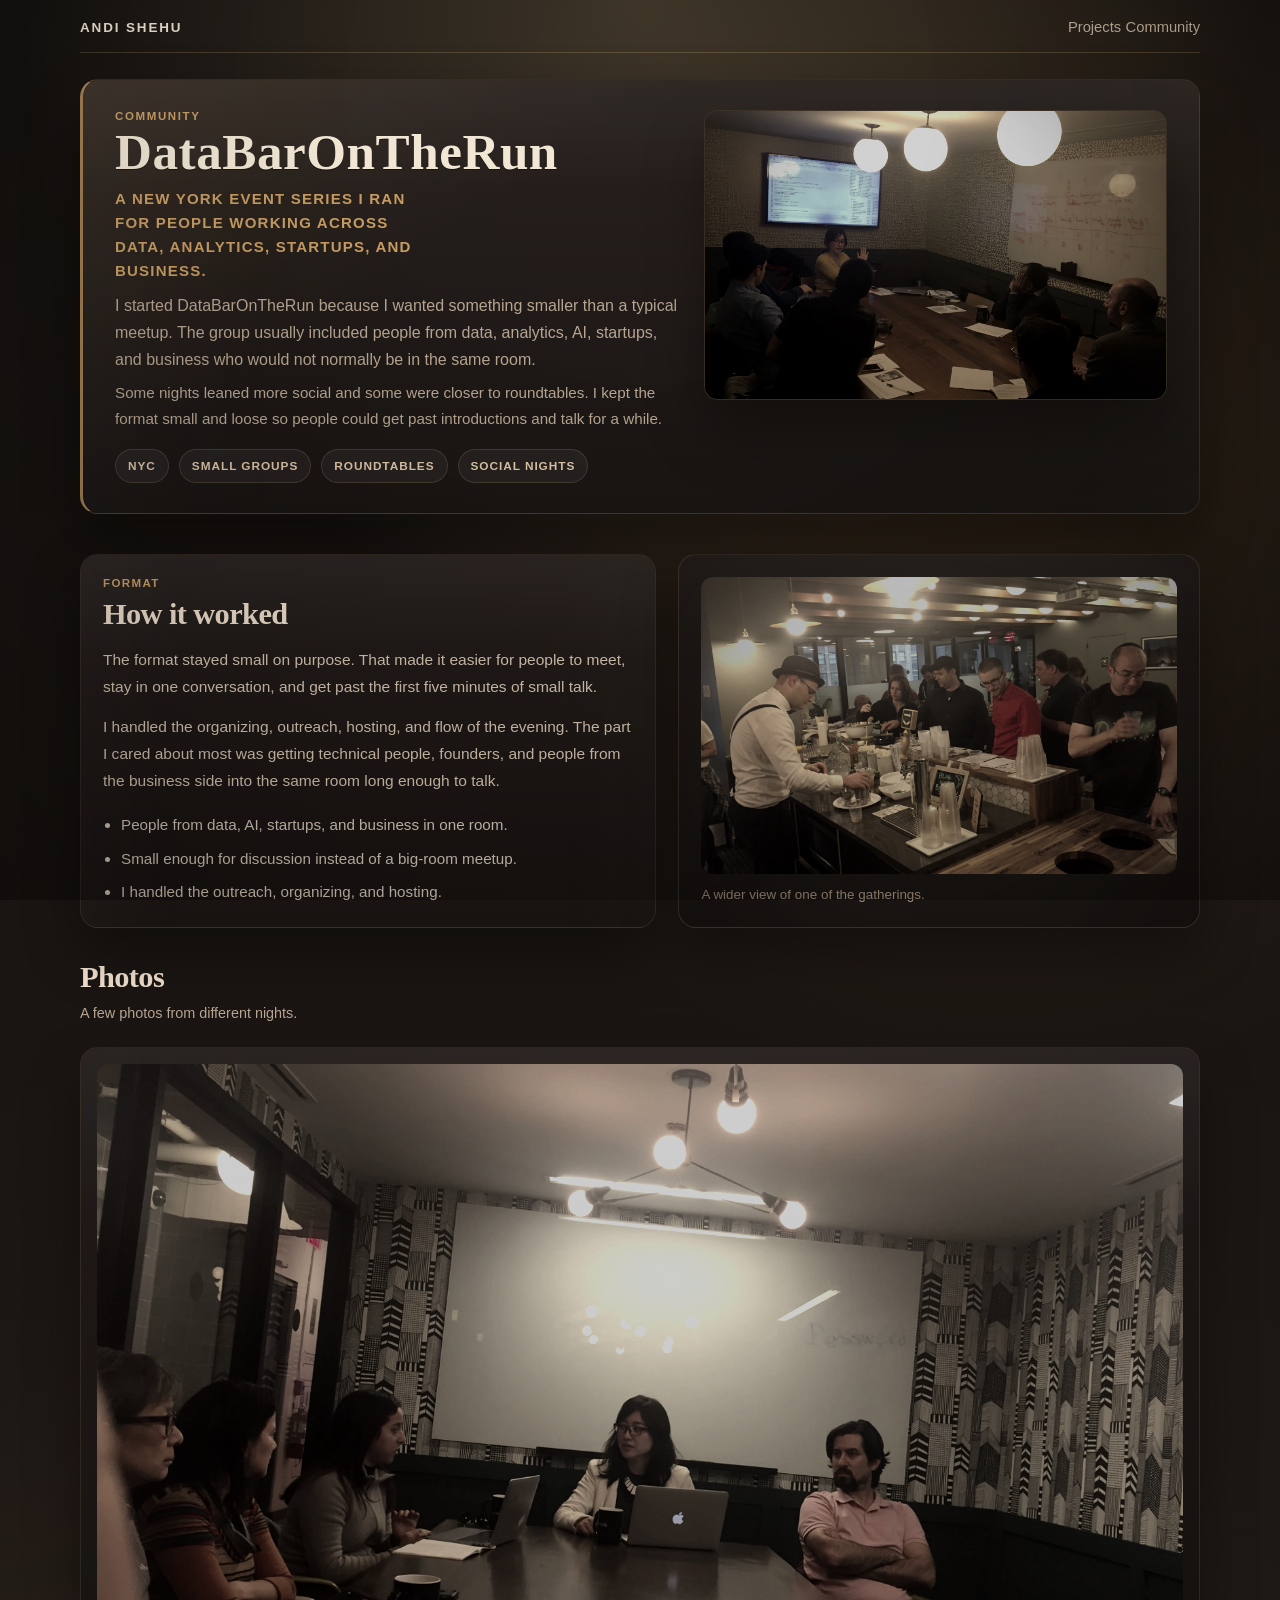
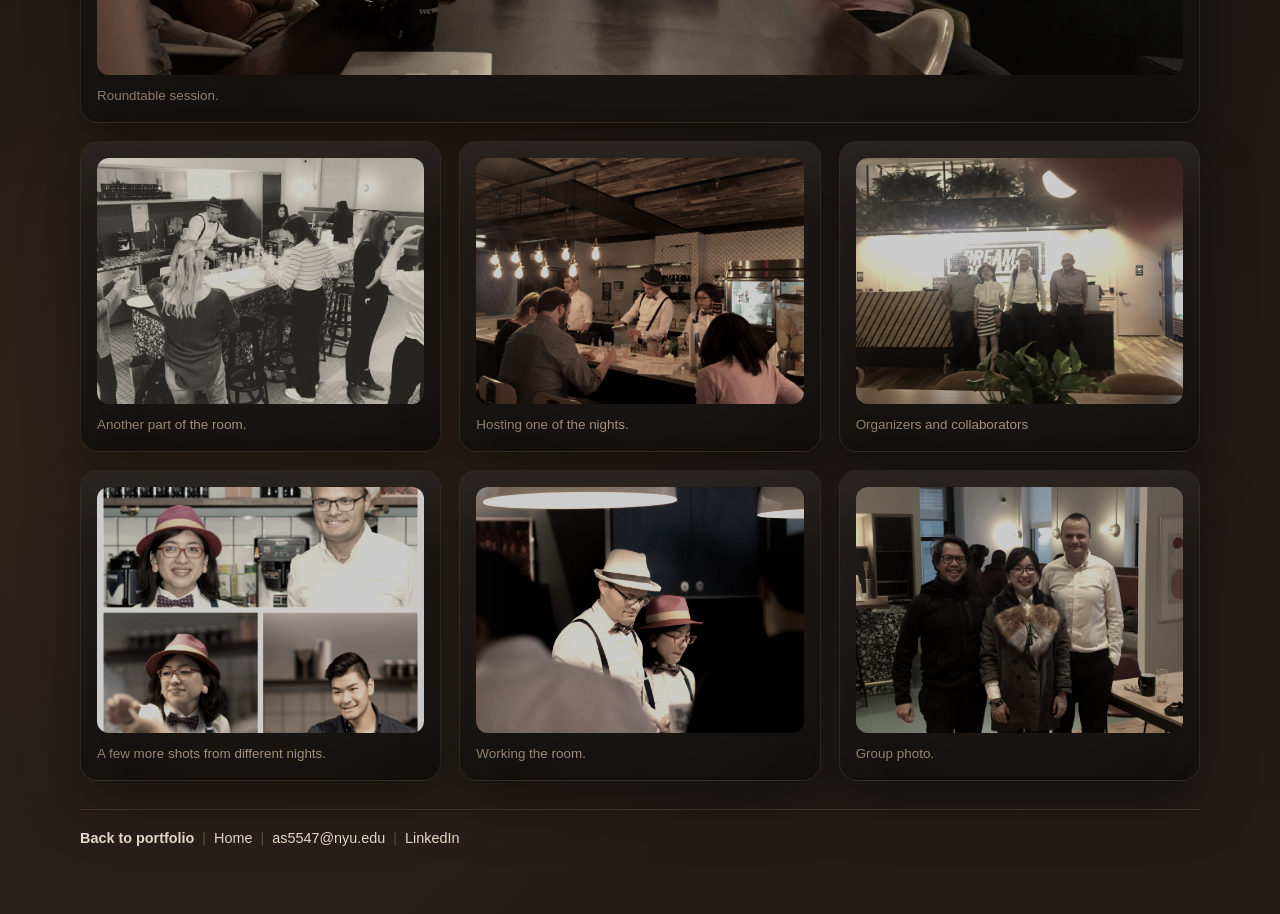
==== commit b228d950: "Make footer portfolio label clickable" ====
--- a/databarontherun/index.html
+++ b/databarontherun/index.html
@@ -211,7 +211,7 @@
 
         <footer class="site-footer">
           <p class="footer-line">
-            <span class="footer-label">Back to portfolio</span>
+            <a class="footer-label" href="../index.html#community">Back to portfolio</a>
             <span class="contact-separator">|</span>
             <a href="../index.html">Home</a>
             <span class="contact-separator">|</span>
--- a/databarontherun/styles.css
+++ b/databarontherun/styles.css
@@ -120,8 +120,8 @@
   font-family: Baskerville, "Iowan Old Style", Georgia, "Times New Roman", serif;
   font-size: clamp(2.4rem, 4vw, 3.9rem);
   line-height: 0.92;
-  text-transform: uppercase;
-  letter-spacing: 0.05em;
+  text-transform: none;
+  letter-spacing: 0.01em;
   text-shadow: 0 1px 0 rgba(0, 0, 0, 0.45);
 }
 
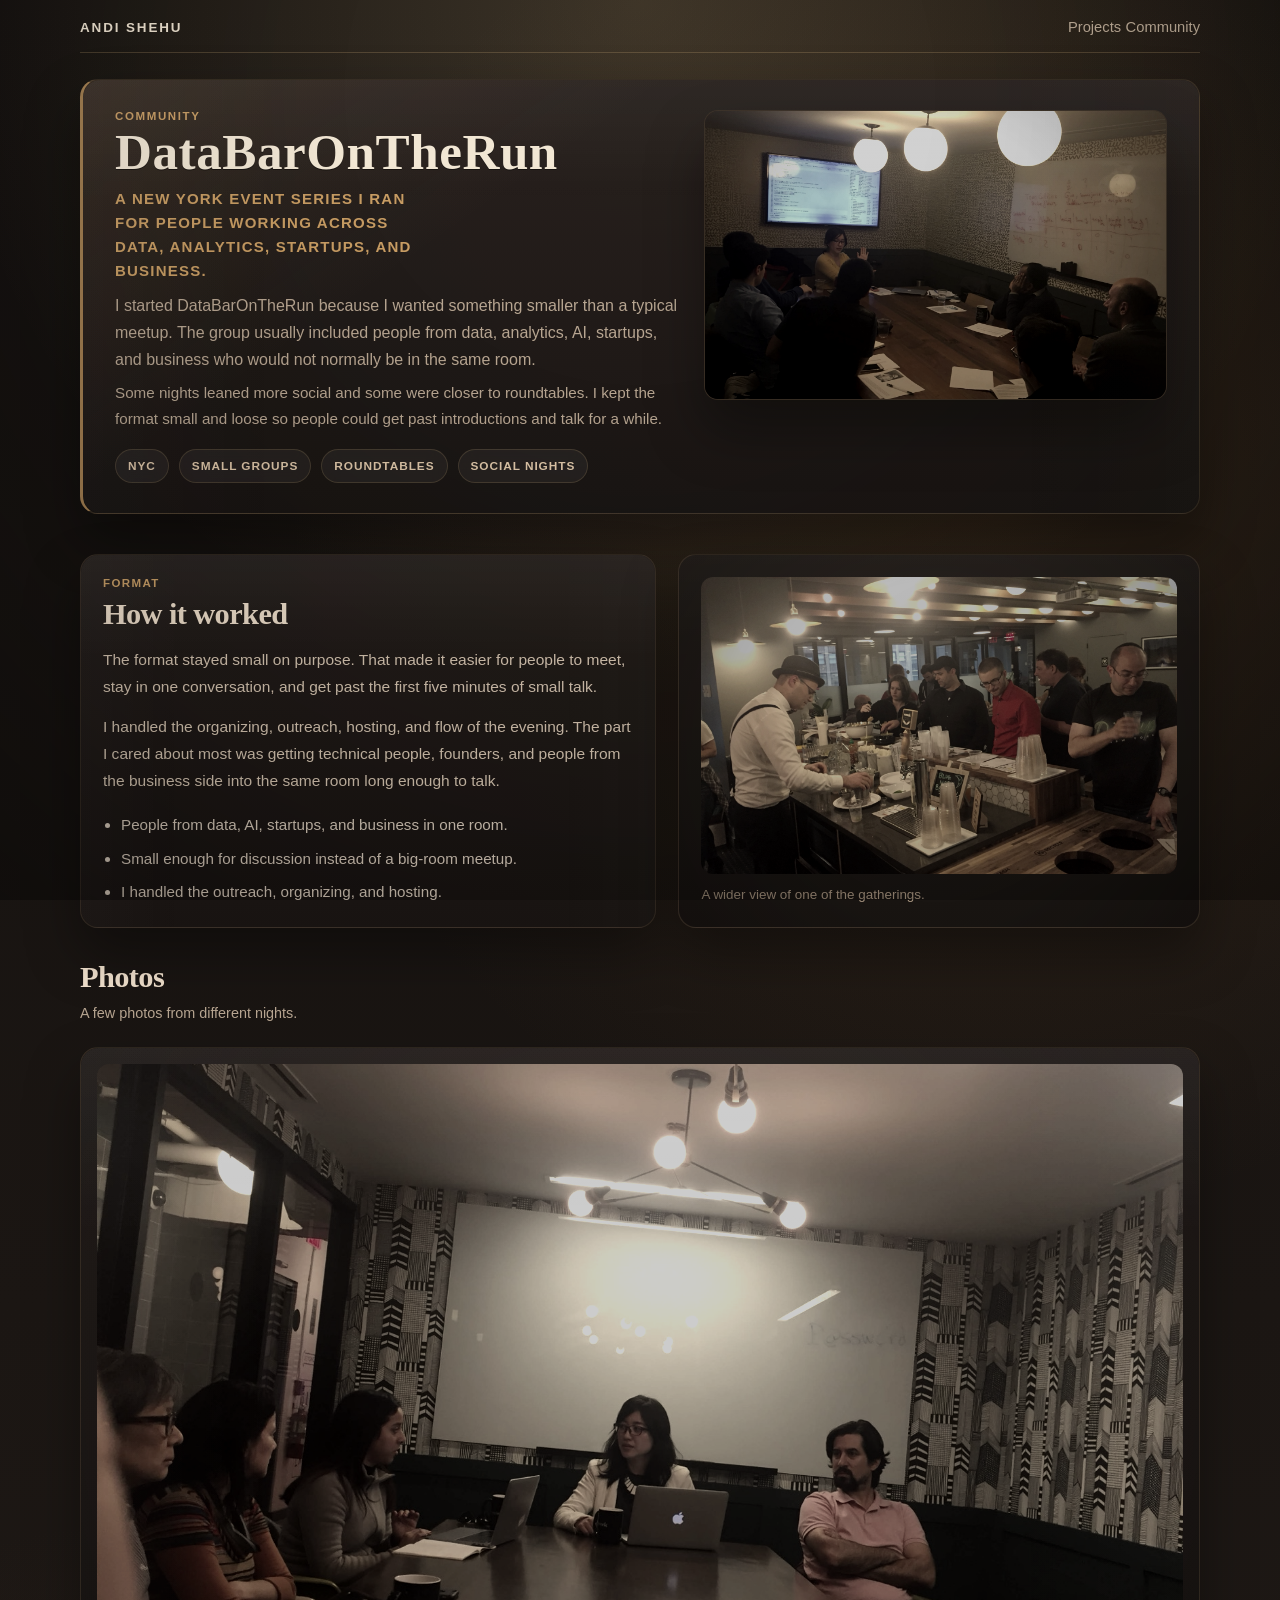
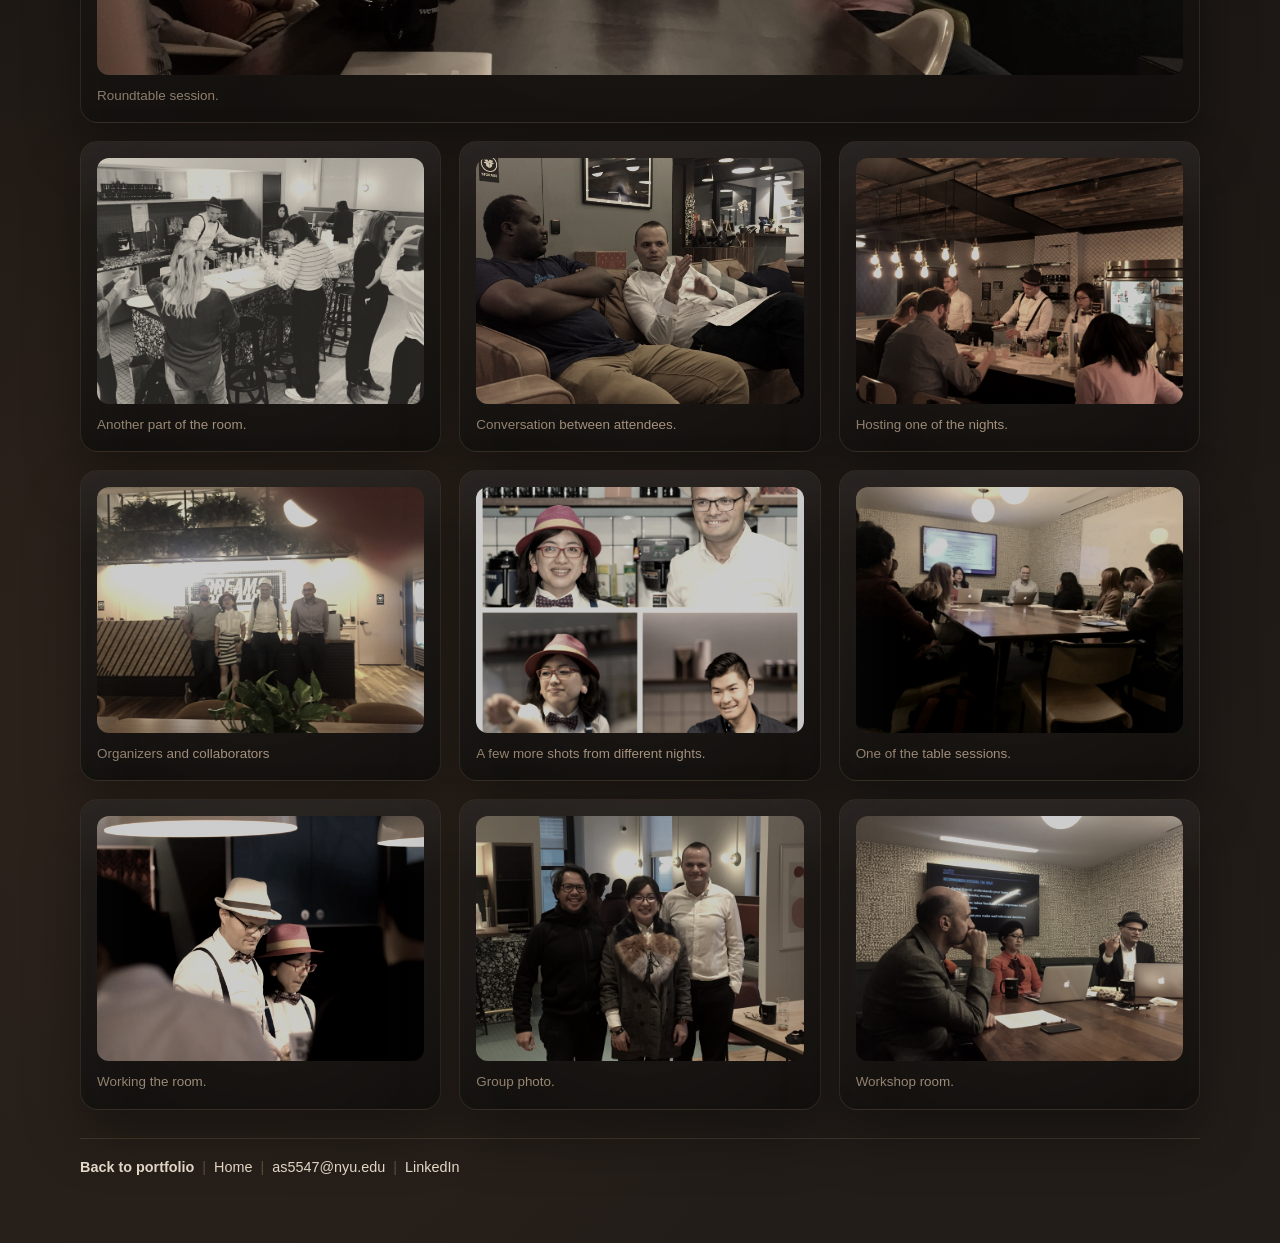
==== commit 5ec505d6: "Add more DataBarOnTheRun photos" ====
--- a/databarontherun/index.html
+++ b/databarontherun/index.html
@@ -159,6 +159,16 @@
 
             <figure class="story-gallery-card">
               <img
+                src="./images/databarontherun-couch-conversation.jpg"
+                alt="Two attendees in conversation during a DataBarOnTheRun gathering"
+              />
+              <figcaption>
+                Conversation between attendees.
+              </figcaption>
+            </figure>
+
+            <figure class="story-gallery-card">
+              <img
                 src="./images/databarontherun-hosting-event.jpg"
                 alt="DataBarOnTheRun host facilitating an event with attendees nearby"
               />
@@ -189,6 +199,16 @@
 
             <figure class="story-gallery-card">
               <img
+                src="./images/databarontherun-roundtable-room.jpg"
+                alt="Wider roundtable view from a DataBarOnTheRun session"
+              />
+              <figcaption>
+                One of the table sessions.
+              </figcaption>
+            </figure>
+
+            <figure class="story-gallery-card">
+              <img
                 src="./images/databarontherun-host-in-action.jpg"
                 alt="Host in action during a DataBarOnTheRun session"
               />
@@ -204,6 +224,16 @@
               />
               <figcaption>
                 Group photo.
+              </figcaption>
+            </figure>
+
+            <figure class="story-gallery-card">
+              <img
+                src="./images/databarontherun-workshop-session.jpg"
+                alt="Workshop-style discussion during a DataBarOnTheRun event"
+              />
+              <figcaption>
+                Workshop room.
               </figcaption>
             </figure>
           </div>
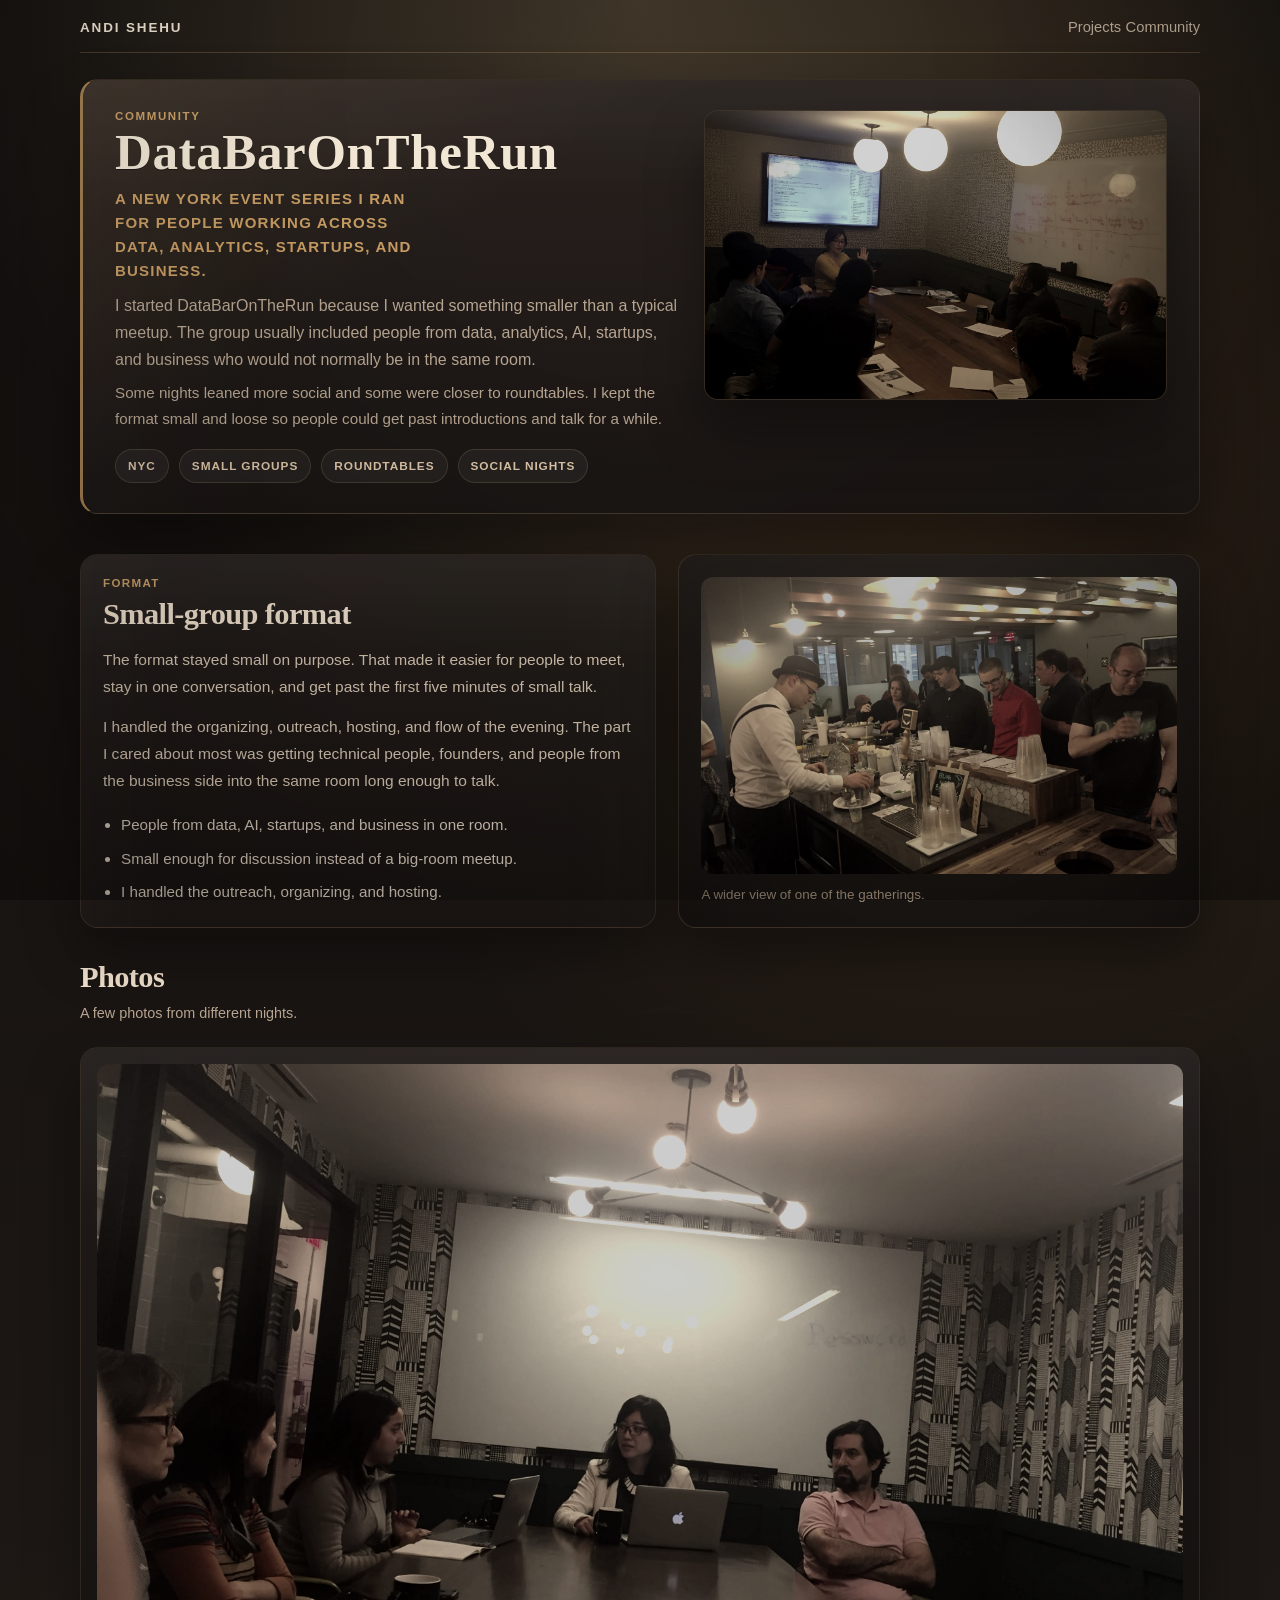
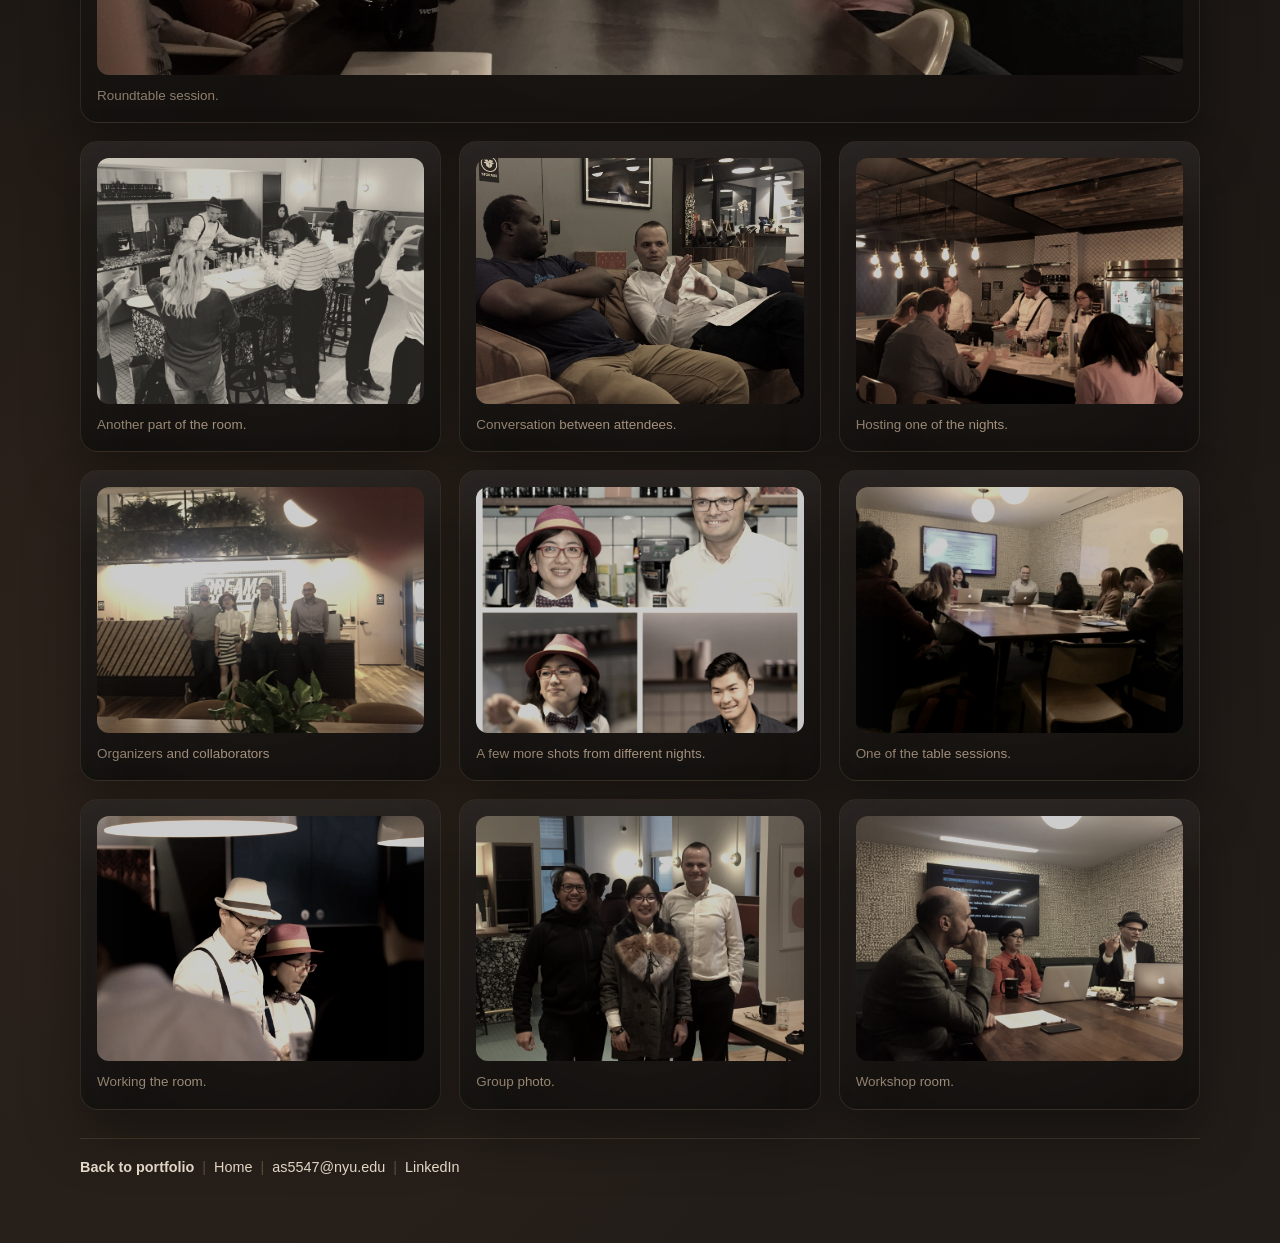
==== commit f8528cdb: "Rename DataBarOnTheRun format header" ====
--- a/databarontherun/index.html
+++ b/databarontherun/index.html
@@ -97,7 +97,7 @@
           <div class="story-grid">
             <article class="story-panel story-panel-copy">
               <p class="story-panel-label">Format</p>
-              <h2 class="section-title">How it worked</h2>
+              <h2 class="section-title">Small-group format</h2>
               <p class="story-paragraph">
                 The format stayed small on purpose. That made it easier for
                 people to meet, stay in one conversation, and get past the
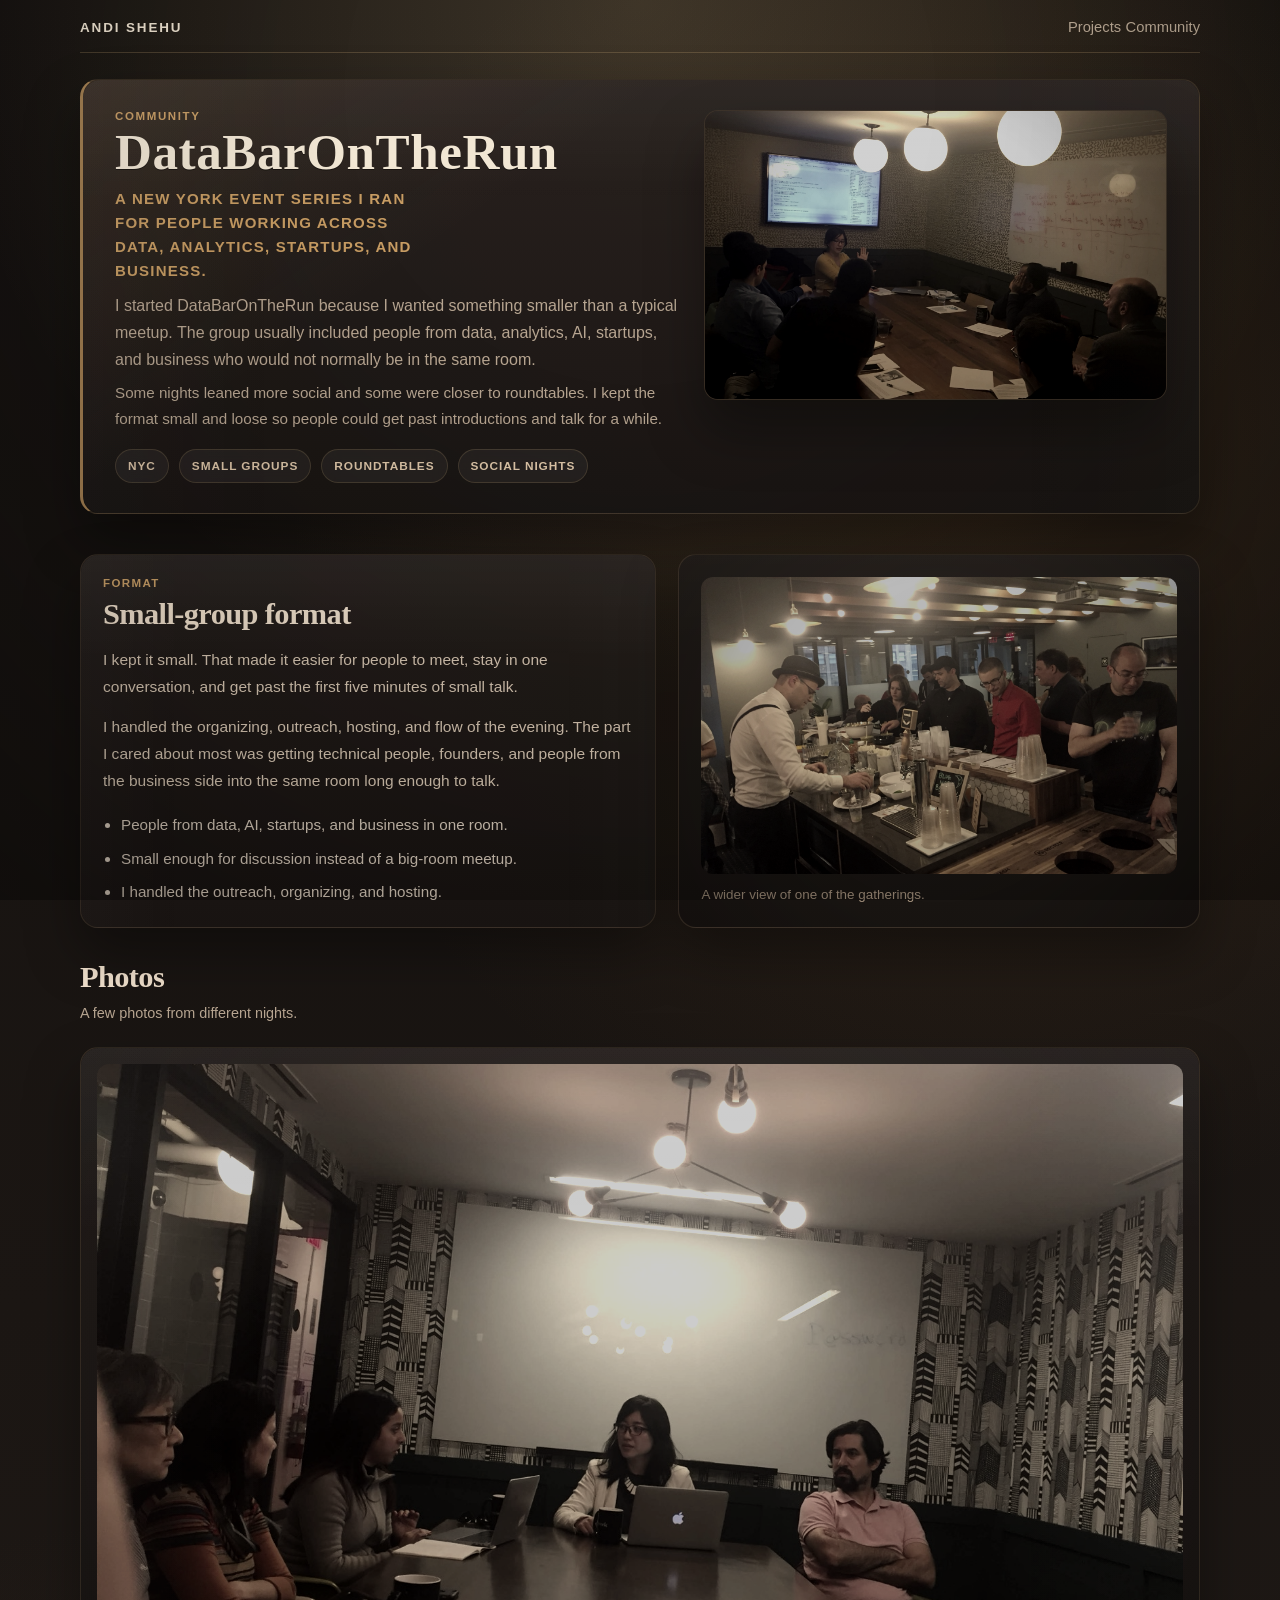
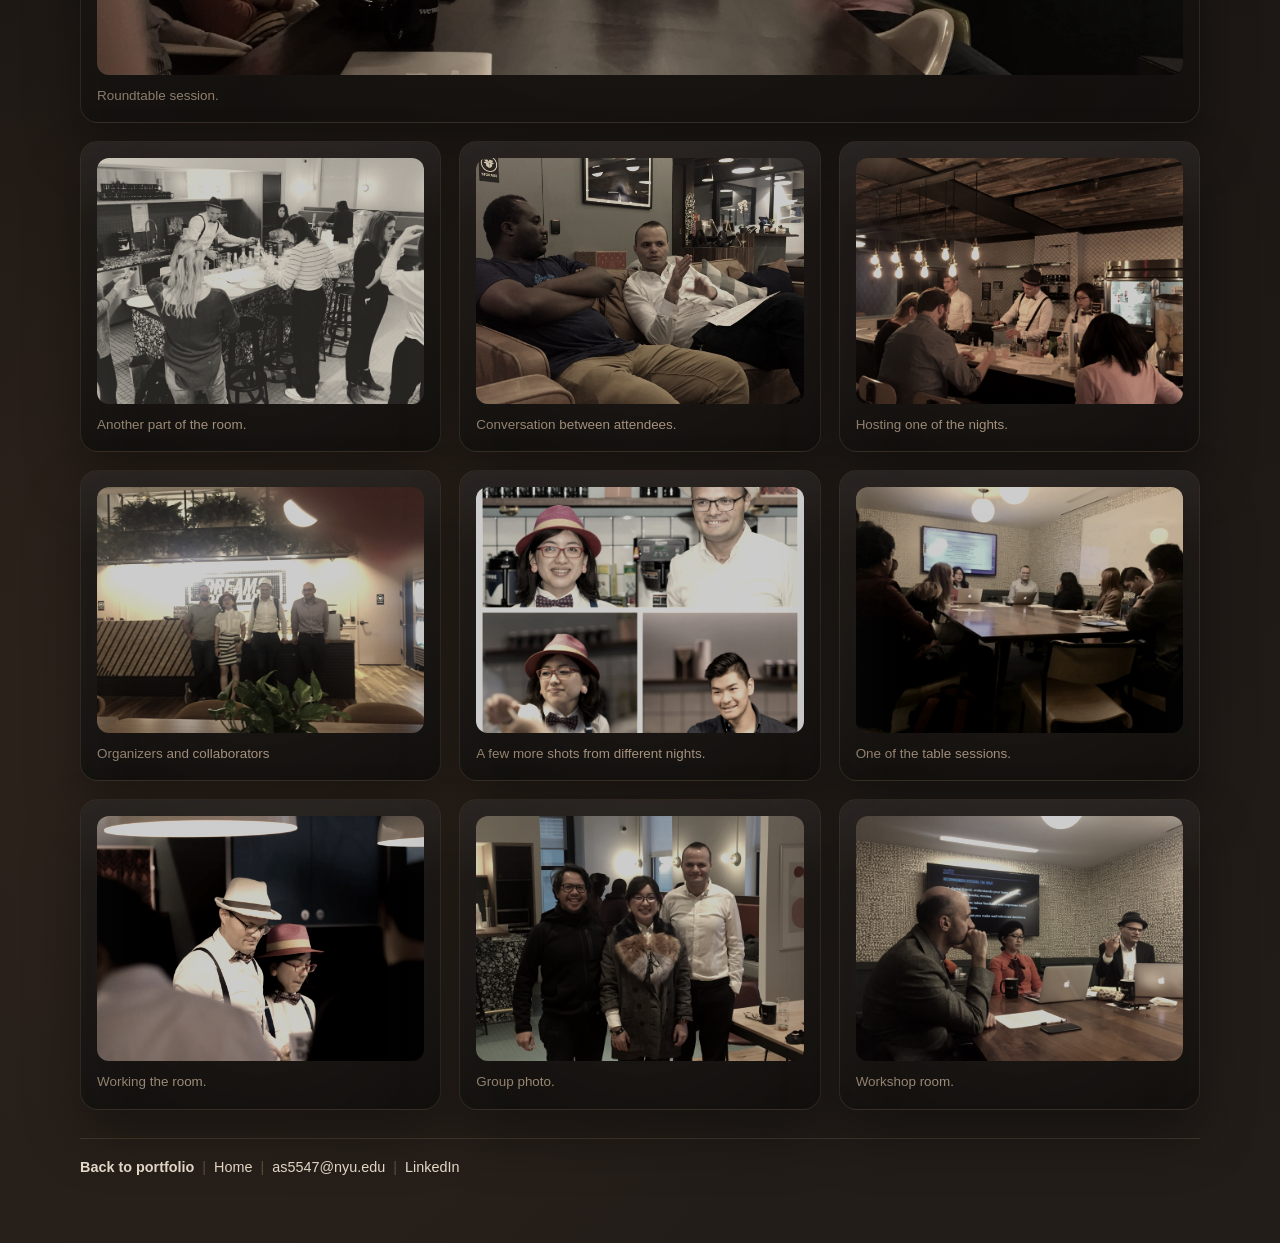
==== commit 56ae85f9: "Simplify DataBarOnTheRun format sentence" ====
--- a/databarontherun/index.html
+++ b/databarontherun/index.html
@@ -99,7 +99,7 @@
               <p class="story-panel-label">Format</p>
               <h2 class="section-title">Small-group format</h2>
               <p class="story-paragraph">
-                The format stayed small on purpose. That made it easier for
+                I kept it small. That made it easier for
                 people to meet, stay in one conversation, and get past the
                 first five minutes of small talk.
               </p>
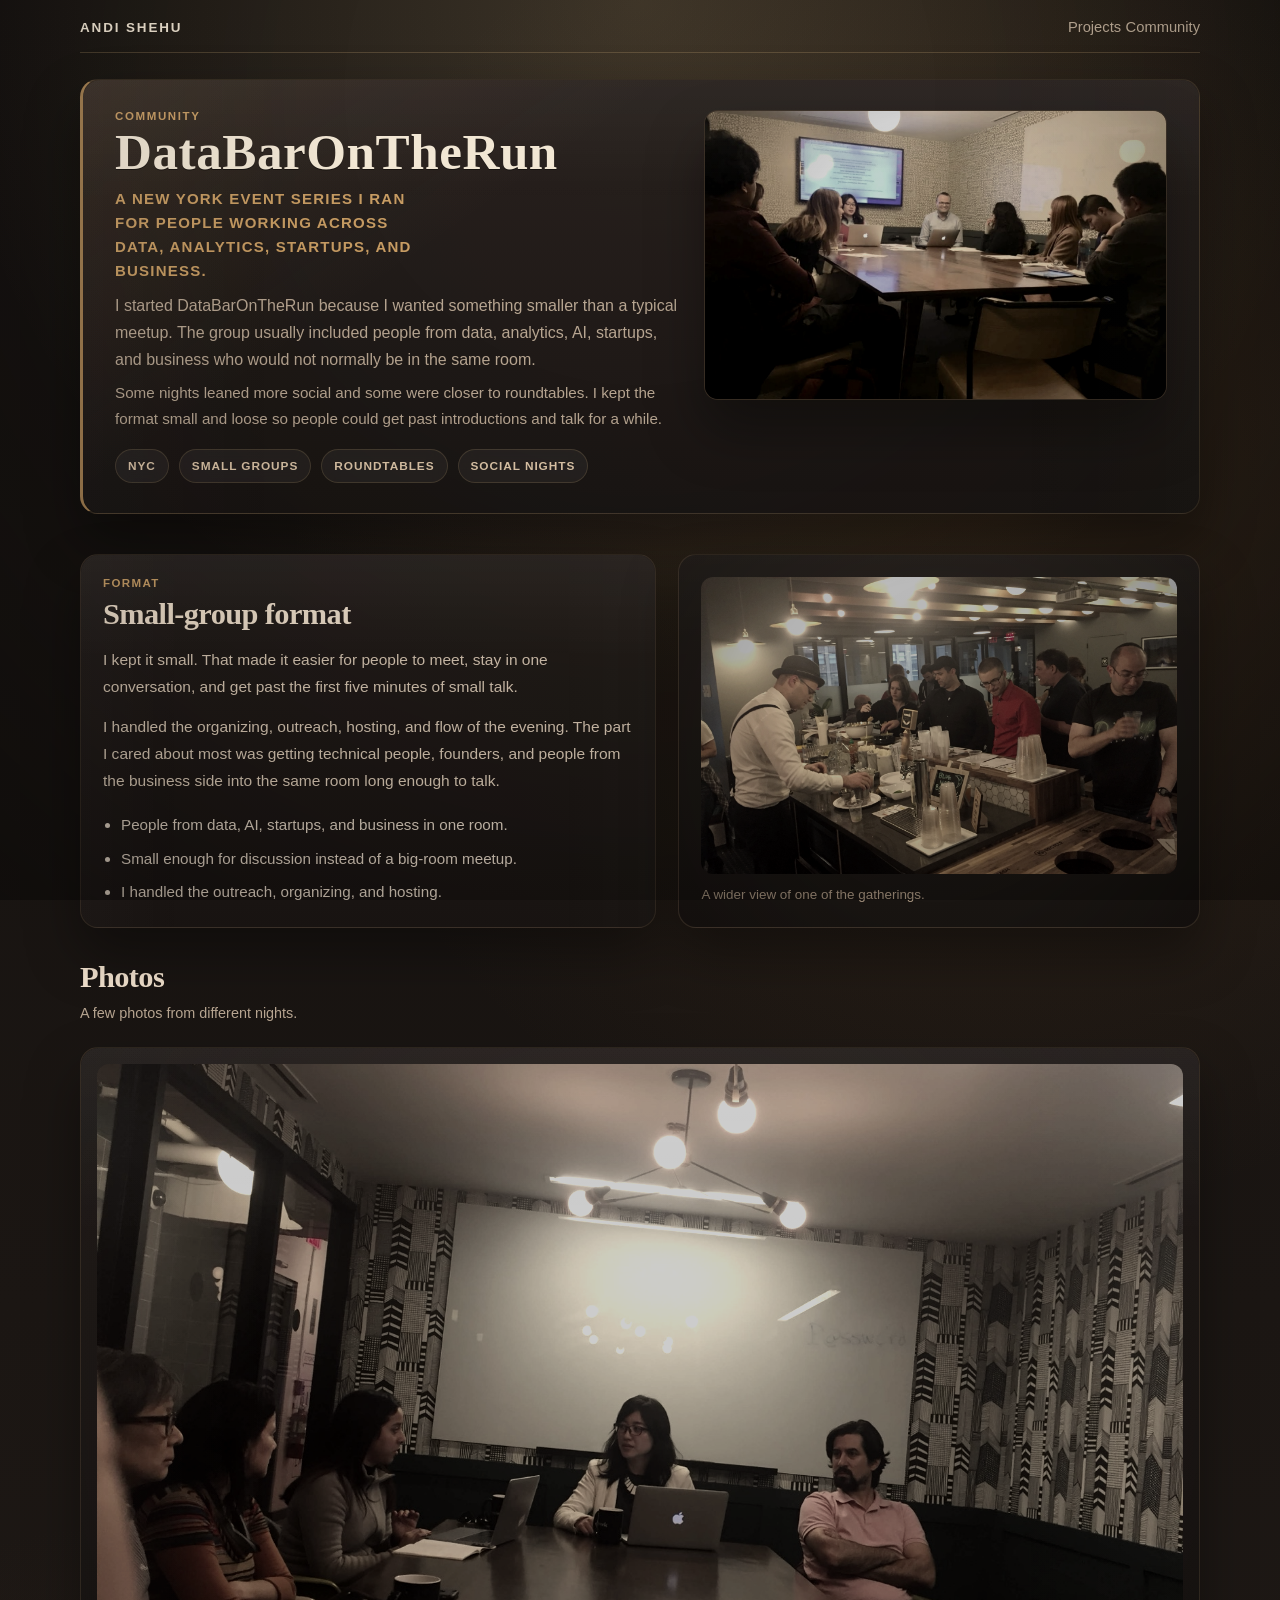
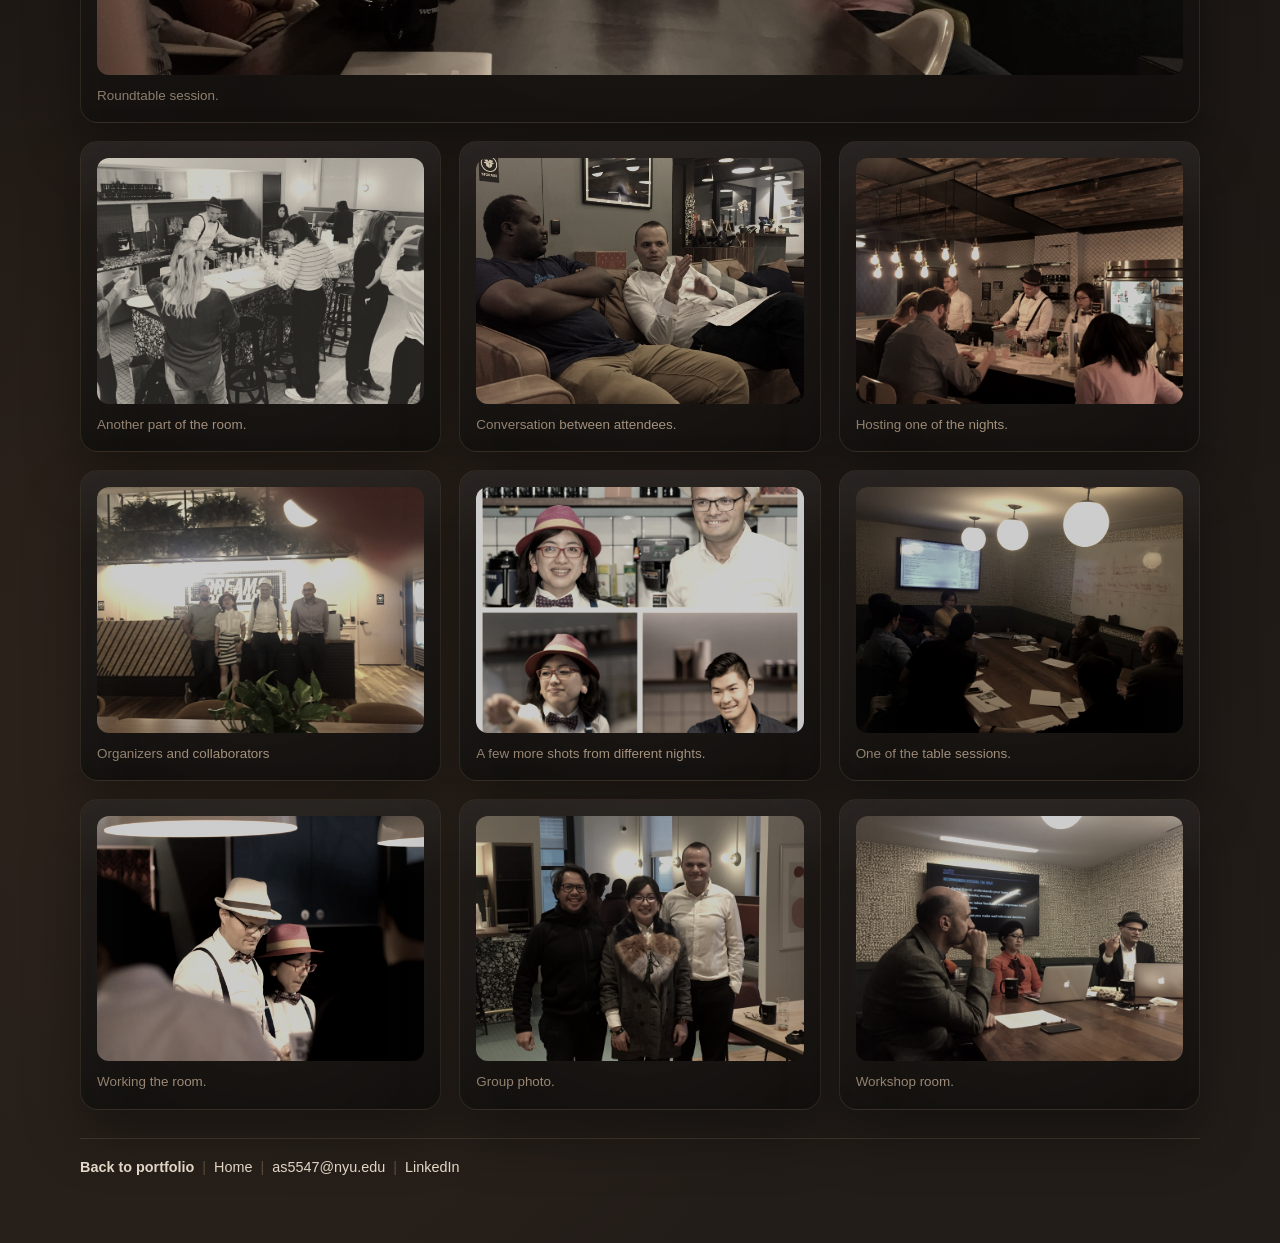
==== commit b9f67f0c: "Swap DataBarOnTheRun hero and gallery image" ====
--- a/databarontherun/index.html
+++ b/databarontherun/index.html
@@ -25,11 +25,11 @@
     />
     <meta
       property="og:image"
-      content="https://nyu-rts.github.io/andi-shehu-portfolio/databarontherun/images/databarontherun-roundtable-session.jpg"
+      content="https://nyu-rts.github.io/andi-shehu-portfolio/databarontherun/images/databarontherun-roundtable-room.jpg"
     />
     <meta
       property="og:image:alt"
-      content="Roundtable discussion from a DataBarOnTheRun community session in NYC"
+      content="Wider roundtable view from a DataBarOnTheRun session"
     />
     <meta name="twitter:card" content="summary_large_image" />
     <meta name="twitter:title" content="DataBarOnTheRun | Andi Shehu" />
@@ -39,7 +39,7 @@
     />
     <meta
       name="twitter:image"
-      content="https://nyu-rts.github.io/andi-shehu-portfolio/databarontherun/images/databarontherun-roundtable-session.jpg"
+      content="https://nyu-rts.github.io/andi-shehu-portfolio/databarontherun/images/databarontherun-roundtable-room.jpg"
     />
     <meta name="theme-color" content="#171311" />
     <link rel="stylesheet" href="../styles.css" />
@@ -86,8 +86,8 @@
 
             <figure class="story-hero-media">
               <img
-                src="./images/databarontherun-roundtable-session.jpg"
-                alt="Roundtable session from DataBarOnTheRun in NYC"
+                src="./images/databarontherun-roundtable-room.jpg"
+                alt="Wider roundtable view from a DataBarOnTheRun session"
               />
             </figure>
           </div>
@@ -199,8 +199,8 @@
 
             <figure class="story-gallery-card">
               <img
-                src="./images/databarontherun-roundtable-room.jpg"
-                alt="Wider roundtable view from a DataBarOnTheRun session"
+                src="./images/databarontherun-roundtable-session.jpg"
+                alt="Roundtable session from DataBarOnTheRun in NYC"
               />
               <figcaption>
                 One of the table sessions.
